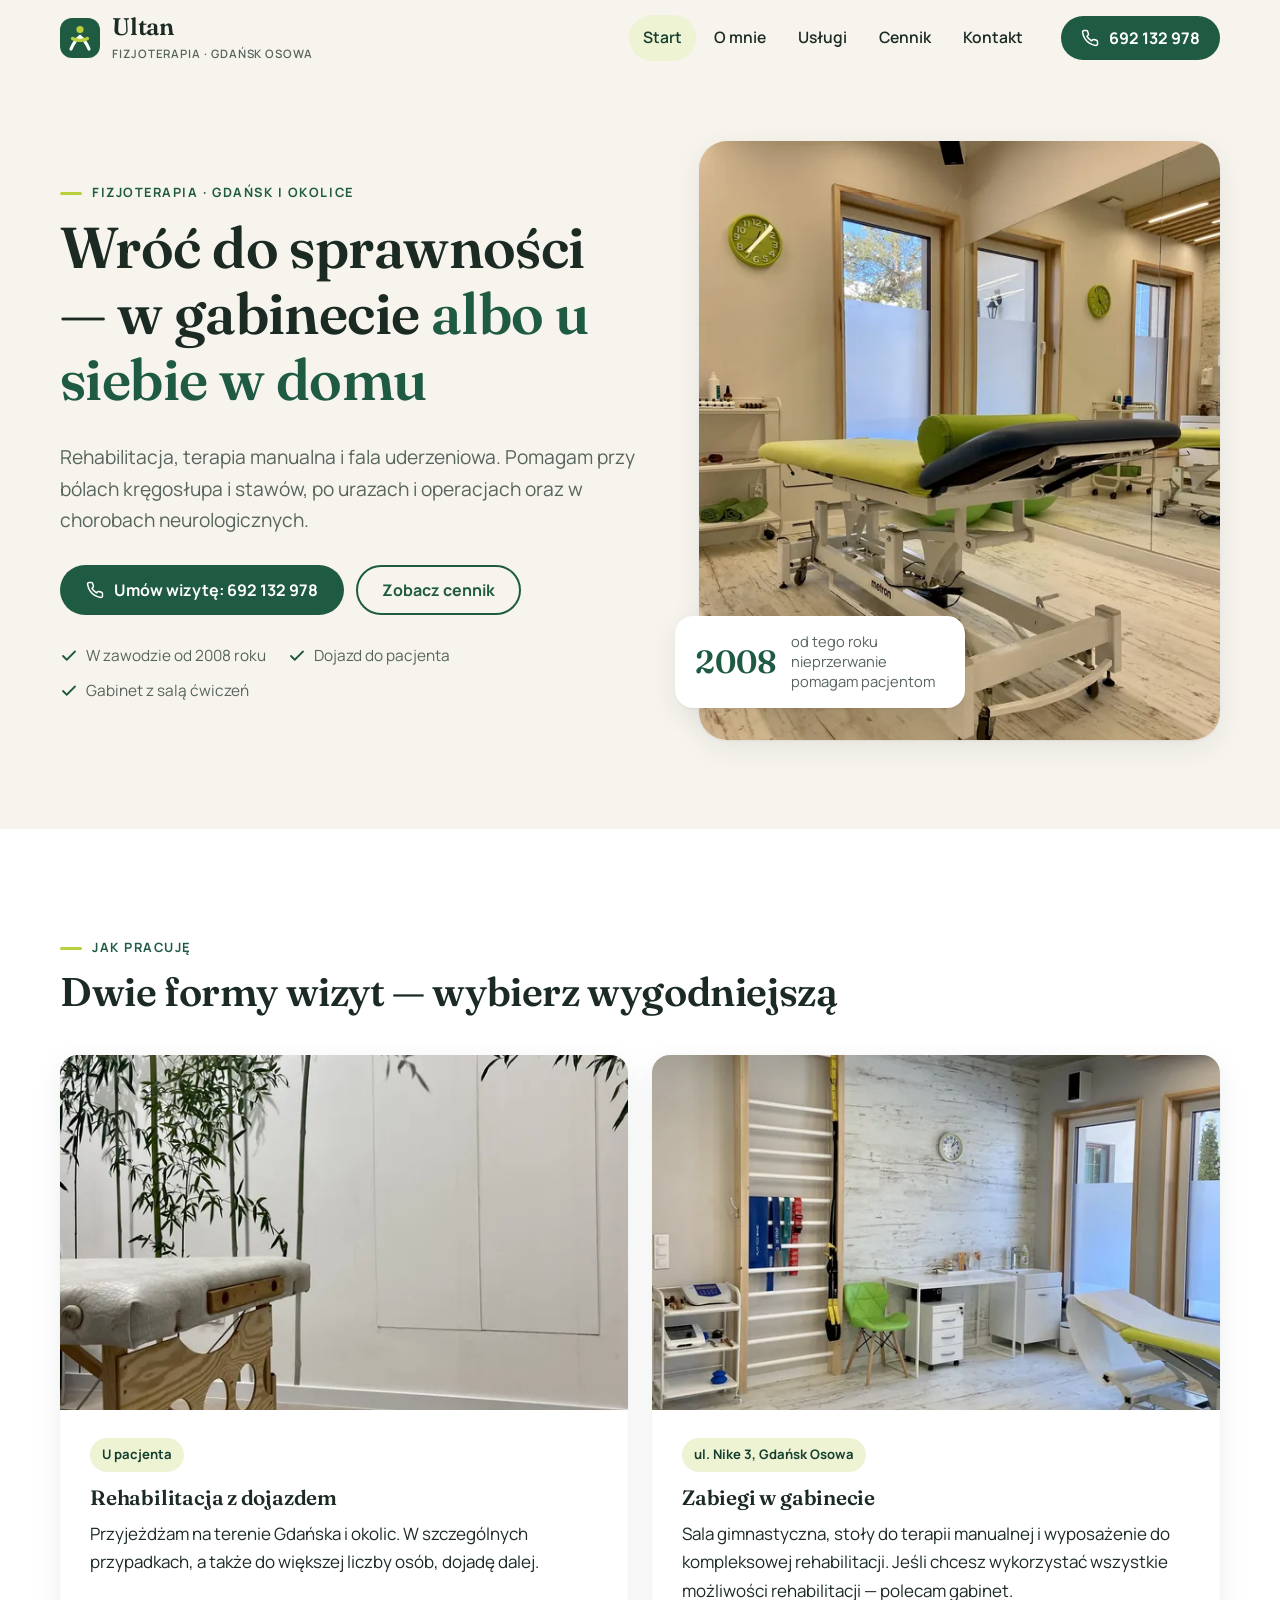
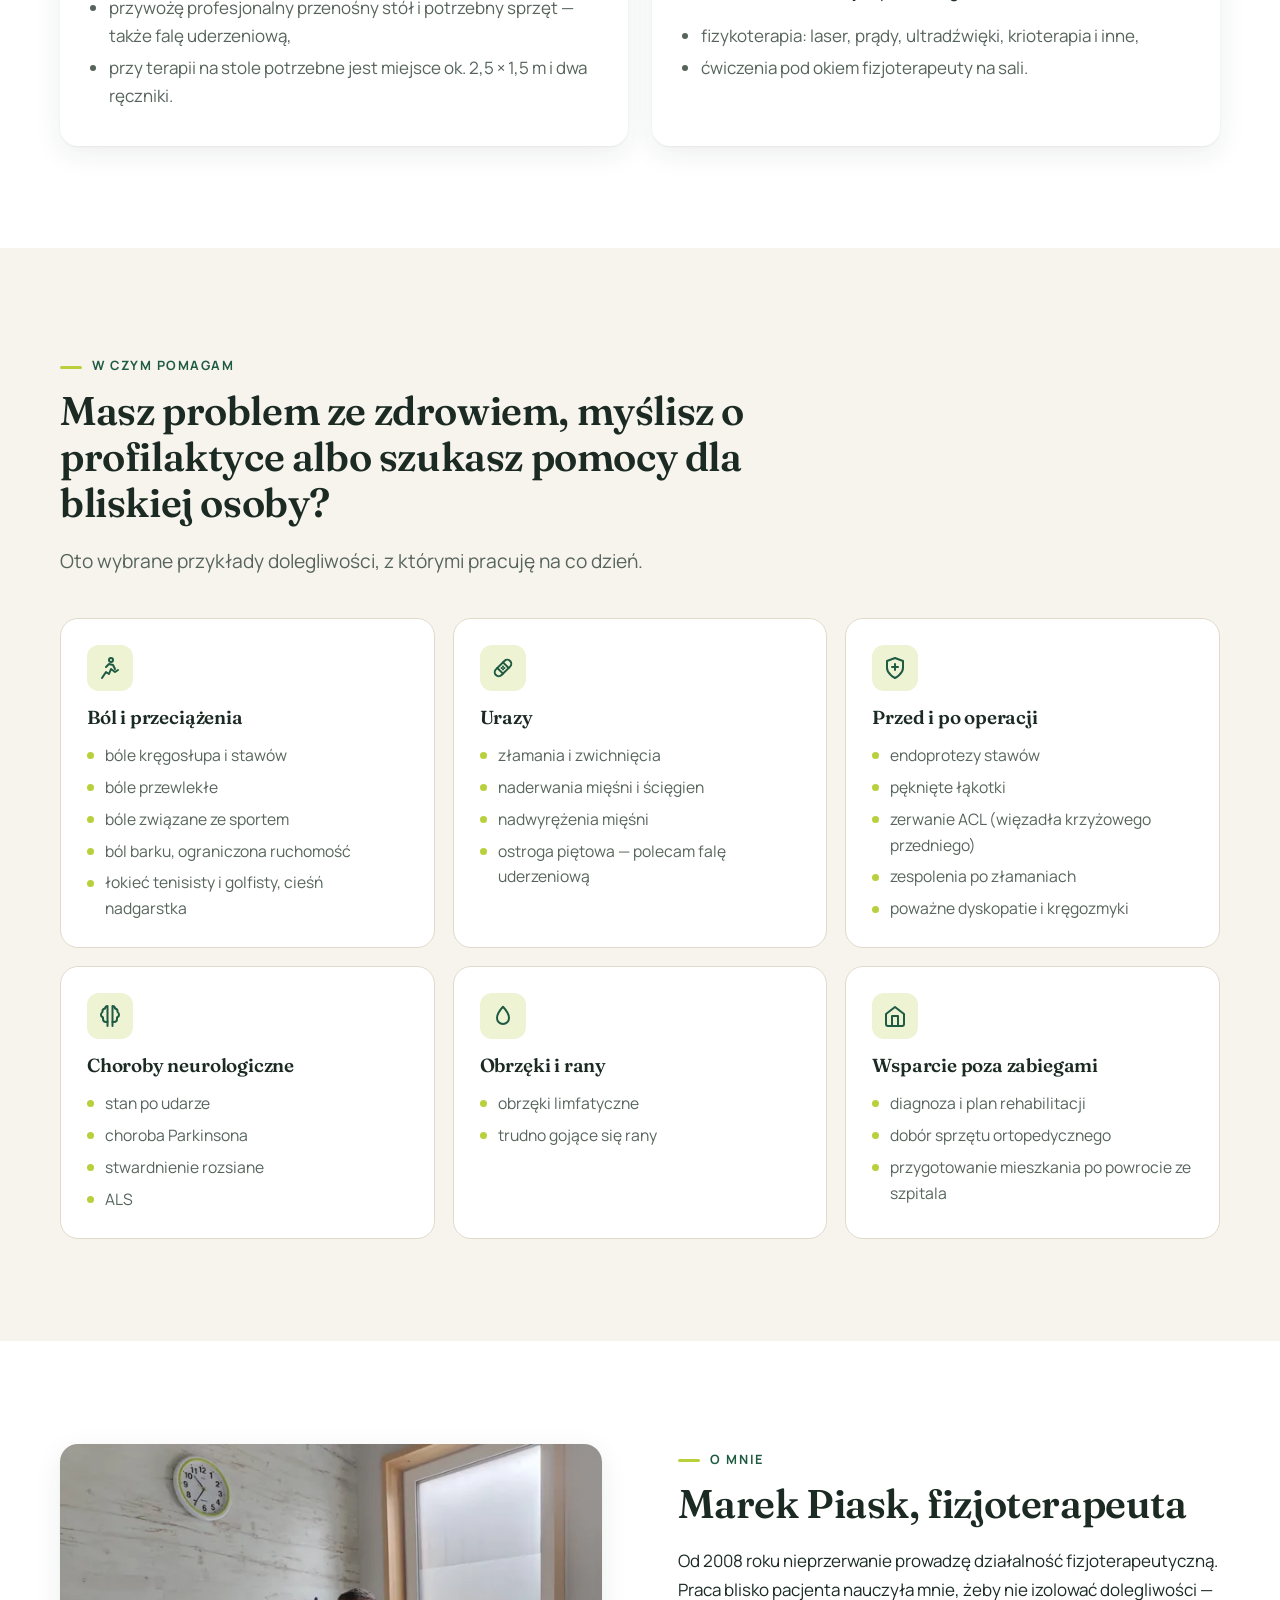
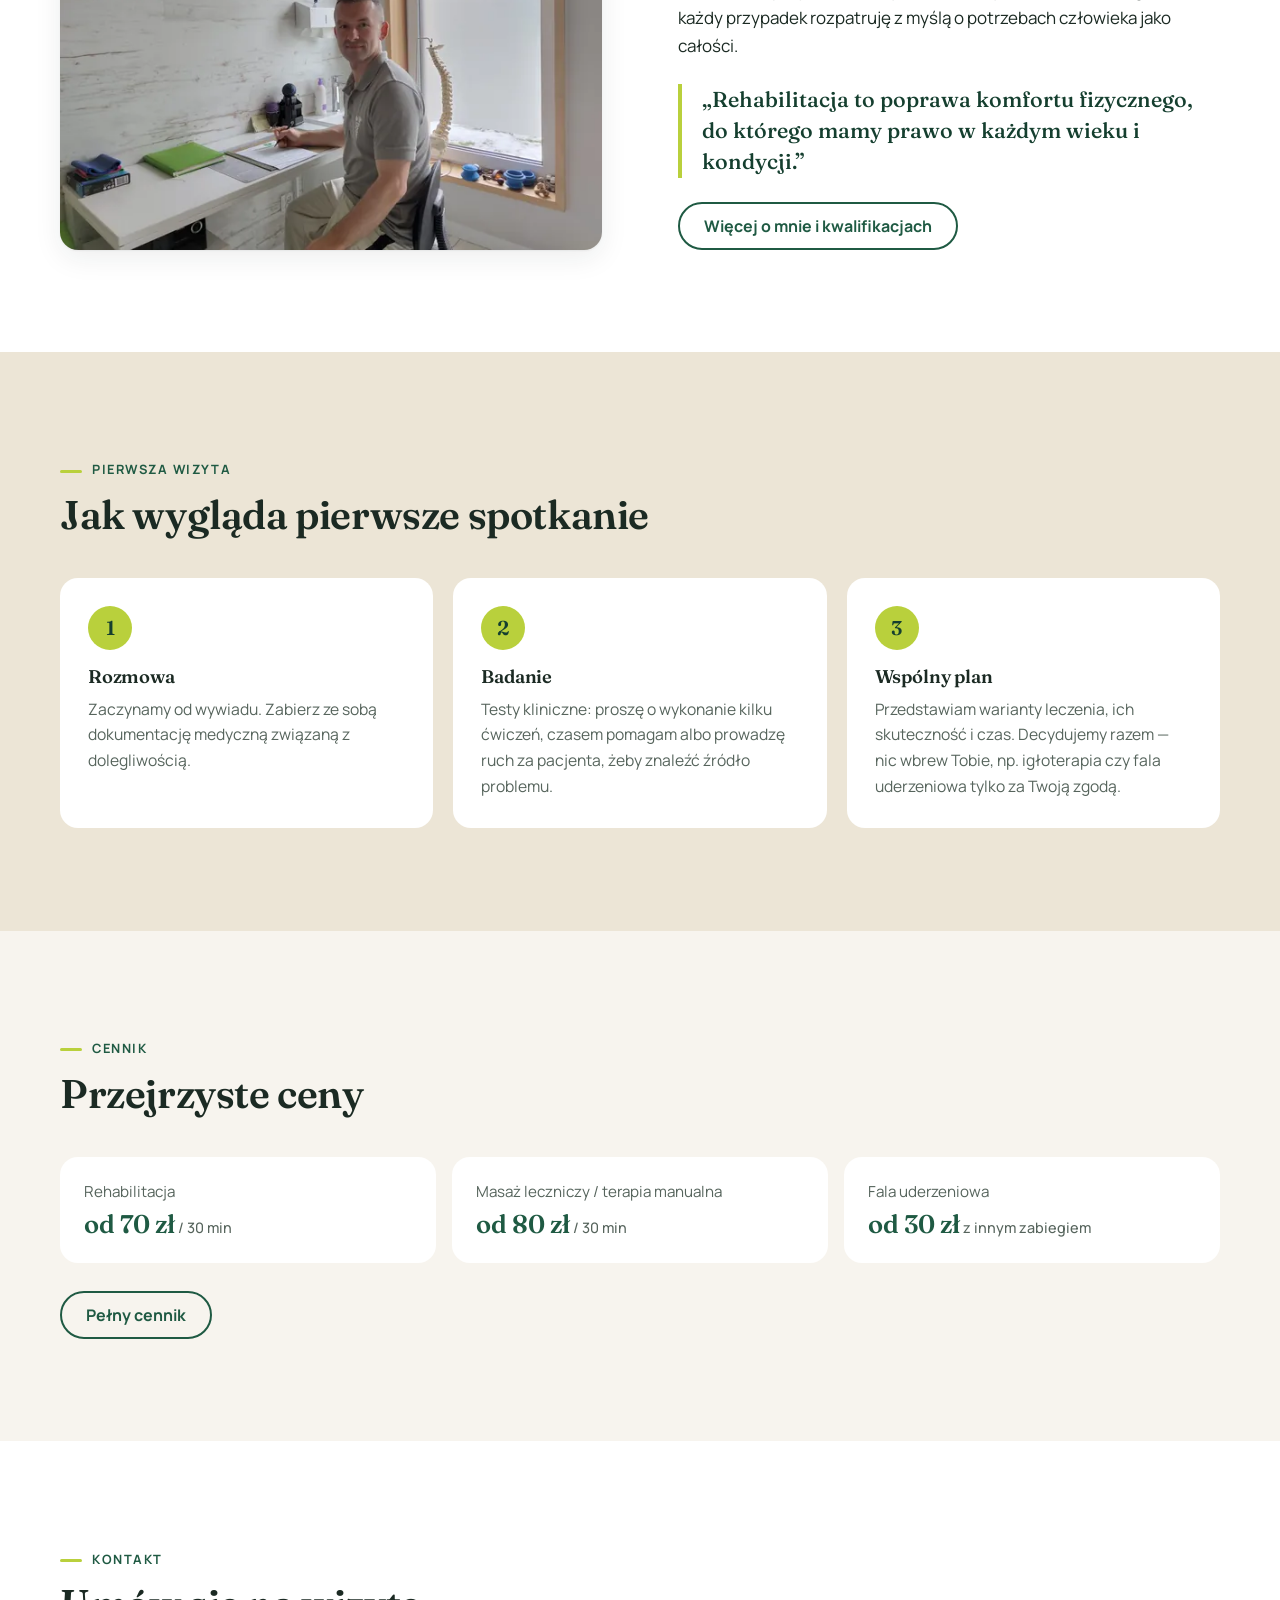
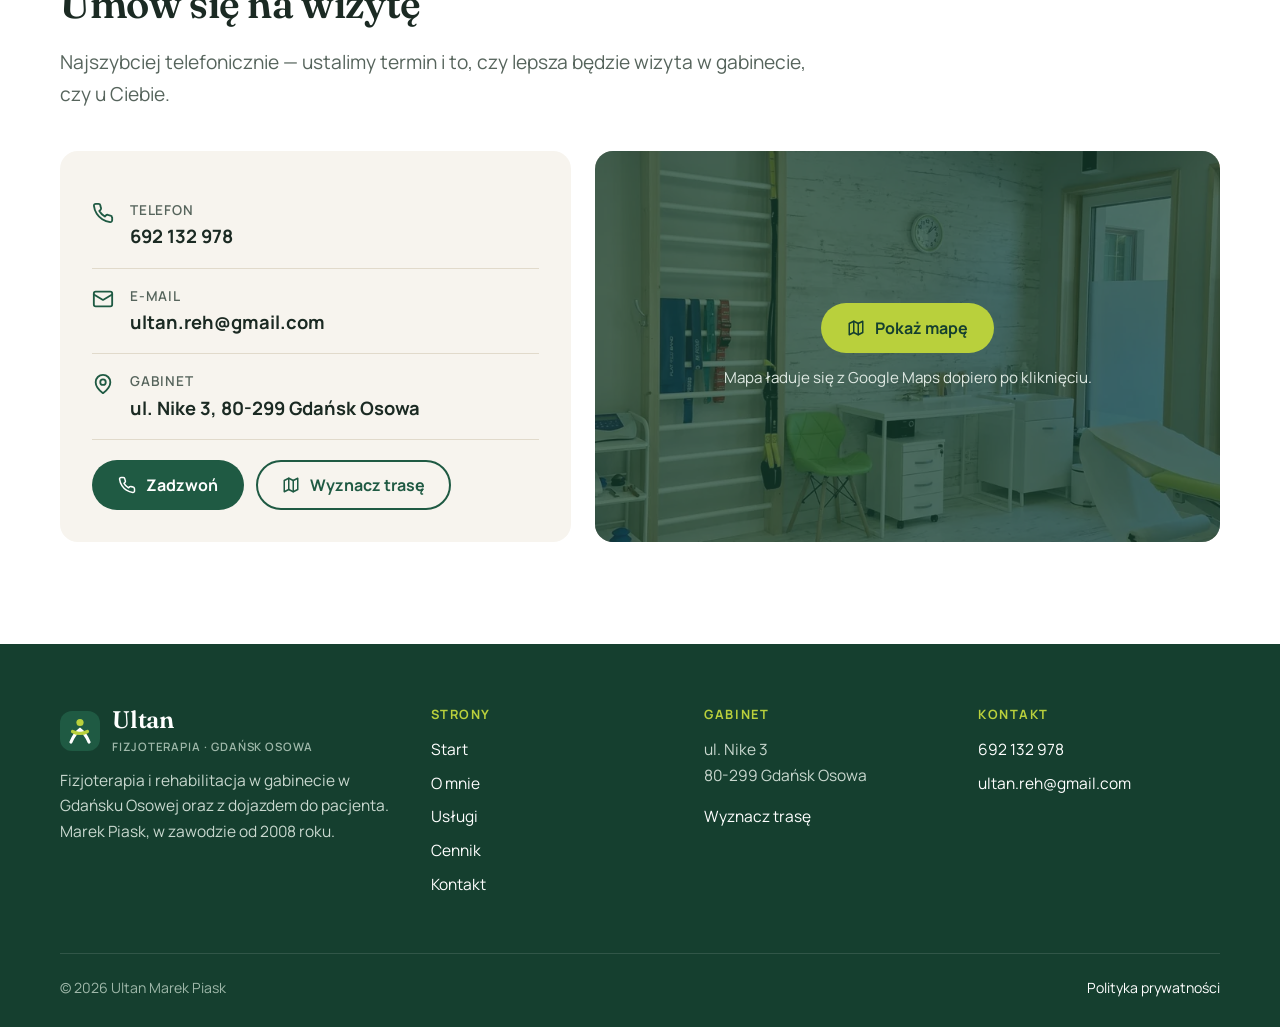
==== index.html @ 19636a0c "Propozycja nowej strony ultan.pl (statyczny HTML) Treść przeniesiona ze starego WordPressa, nowy wyg" ====
<!doctype html>
<html lang="pl">
<head>
<meta charset="utf-8">
<meta name="viewport" content="width=device-width, initial-scale=1">
<title>Fizjoterapia i rehabilitacja Gdańsk Osowa — Ultan, Marek Piask</title>
<meta name="description" content="Rehabilitacja w gabinecie w Gdańsku Osowej i z dojazdem do pacjenta. Terapia manualna, fala uderzeniowa, rehabilitacja po urazach, operacjach i w chorobach neurologicznych. Tel. 692 132 978.">
<link rel="canonical" href="https://ultan.pl/">
<meta property="og:type" content="website">
<meta property="og:locale" content="pl_PL">
<meta property="og:title" content="Fizjoterapia i rehabilitacja Gdańsk Osowa — Ultan, Marek Piask">
<meta property="og:description" content="Rehabilitacja w gabinecie w Gdańsku Osowej i z dojazdem do pacjenta. Terapia manualna, fala uderzeniowa, rehabilitacja po urazach, operacjach i w chorobach neurologicznych. Tel. 692 132 978.">
<meta property="og:url" content="https://ultan.pl/">
<meta property="og:image" content="https://ultan.pl/assets/img/gabinet-szeroki-1920.webp">
<meta name="theme-color" content="#1f5a43">
<link rel="icon" href="favicon.svg" type="image/svg+xml">
<link rel="preload" href="assets/fonts/fraunces-latin.woff2" as="font" type="font/woff2" crossorigin>
<link rel="preload" href="assets/fonts/manrope-latin.woff2" as="font" type="font/woff2" crossorigin>
<link rel="stylesheet" href="assets/css/styl.css">
<script type="application/ld+json">
{
  "@context": "https://schema.org",
  "@type": "Physiotherapy",
  "name": "Ultan — fizjoterapia Marek Piask",
  "url": "https://ultan.pl/",
  "image": "https://ultan.pl/assets/img/gabinet-stol-1200.webp",
  "telephone": "+48 692 132 978",
  "email": "ultan.reh@gmail.com",
  "founder": { "@type": "Person", "name": "Marek Piask", "jobTitle": "Fizjoterapeuta" },
  "address": {
    "@type": "PostalAddress",
    "streetAddress": "ul. Nike 3",
    "postalCode": "80-299",
    "addressLocality": "Gdańsk",
    "addressRegion": "pomorskie",
    "addressCountry": "PL"
  },
  "areaServed": "Gdańsk i okolice",
  "priceRange": "70–150 zł"
}
</script>
</head>
<body>
<a class="skip" href="#tresc">Przejdź do treści</a>
<header class="site-header">
  <div class="wrap site-header__in">
    <a class="logo" href="./" aria-label="Ultan — strona główna"><svg class="logo__mark" viewBox="0 0 40 40" aria-hidden="true"><rect width="40" height="40" rx="12" fill="#1f5a43"/><circle cx="20" cy="11.5" r="3.6" fill="#b9d03c"/><path d="M11 31c2.5-6 5.5-10 9-12.5 3.5 2.5 6.5 6.5 9 12.5" fill="none" stroke="#fff" stroke-width="3.2" stroke-linecap="round"/><path d="M12.5 20.5c2.6 1.4 5.1 2 7.5 2s4.9-.6 7.5-2" fill="none" stroke="#b9d03c" stroke-width="3.2" stroke-linecap="round"/></svg><span><span class="logo__name">Ultan</span><span class="logo__sub">Fizjoterapia · Gdańsk Osowa</span></span></a>
    <nav class="nav" id="menu" aria-label="Menu główne"><ul><li><a href="" aria-current="page">Start</a></li><li><a href="o-mnie/">O mnie</a></li><li><a href="uslugi/">Usługi</a></li><li><a href="cennik/">Cennik</a></li><li><a href="kontakt/">Kontakt</a></li></ul></nav>
    <a class="btn btn--primary header-call" href="tel:+48692132978"><svg viewBox="0 0 24 24" fill="none" stroke="currentColor" stroke-width="2" stroke-linecap="round" stroke-linejoin="round" aria-hidden="true"><path d="M22 16.9v3a2 2 0 0 1-2.2 2 19.8 19.8 0 0 1-8.6-3.1 19.5 19.5 0 0 1-6-6A19.8 19.8 0 0 1 2.1 4.2 2 2 0 0 1 4.1 2h3a2 2 0 0 1 2 1.7c.1.9.4 1.8.7 2.7a2 2 0 0 1-.5 2.1L8 9.8a16 16 0 0 0 6 6l1.3-1.3a2 2 0 0 1 2.1-.4c.9.3 1.8.6 2.7.7a2 2 0 0 1 1.7 2z"/></svg>692 132 978</a>
    <button class="menu-toggle" type="button" aria-controls="menu" aria-expanded="false" aria-label="Otwórz menu"><svg viewBox="0 0 24 24" fill="none" stroke="currentColor" stroke-width="2" stroke-linecap="round" aria-hidden="true"><path d="M3 6h18M3 12h18M3 18h18"/></svg></button>
  </div>
</header>
<main id="tresc">
<section class="hero">
  <div class="wrap hero__grid">
    <div>
      <span class="eyebrow">Fizjoterapia · Gdańsk i okolice</span>
      <h1>Wróć do sprawności — w gabinecie <em>albo u siebie w domu</em></h1>
      <p class="lead">Rehabilitacja, terapia manualna i fala uderzeniowa. Pomagam przy bólach kręgosłupa i stawów, po urazach i operacjach oraz w chorobach neurologicznych.</p>
      <div class="btn-row">
        <a class="btn btn--primary" href="tel:+48692132978"><svg viewBox="0 0 24 24" fill="none" stroke="currentColor" stroke-width="2" stroke-linecap="round" stroke-linejoin="round" aria-hidden="true"><path d="M22 16.9v3a2 2 0 0 1-2.2 2 19.8 19.8 0 0 1-8.6-3.1 19.5 19.5 0 0 1-6-6A19.8 19.8 0 0 1 2.1 4.2 2 2 0 0 1 4.1 2h3a2 2 0 0 1 2 1.7c.1.9.4 1.8.7 2.7a2 2 0 0 1-.5 2.1L8 9.8a16 16 0 0 0 6 6l1.3-1.3a2 2 0 0 1 2.1-.4c.9.3 1.8.6 2.7.7a2 2 0 0 1 1.7 2z"/></svg>Umów wizytę: 692 132 978</a>
        <a class="btn btn--ghost" href="cennik/">Zobacz cennik</a>
      </div>
      <ul class="facts">
        <li><svg viewBox="0 0 24 24" fill="none" stroke="currentColor" stroke-width="2.4" stroke-linecap="round" stroke-linejoin="round" aria-hidden="true"><path d="M20 6 9 17l-5-5"/></svg>W zawodzie od 2008 roku</li>
        <li><svg viewBox="0 0 24 24" fill="none" stroke="currentColor" stroke-width="2.4" stroke-linecap="round" stroke-linejoin="round" aria-hidden="true"><path d="M20 6 9 17l-5-5"/></svg>Dojazd do pacjenta</li>
        <li><svg viewBox="0 0 24 24" fill="none" stroke="currentColor" stroke-width="2.4" stroke-linecap="round" stroke-linejoin="round" aria-hidden="true"><path d="M20 6 9 17l-5-5"/></svg>Gabinet z salą ćwiczeń</li>
      </ul>
    </div>
    <div class="hero__media">
      <img src="assets/img/gabinet-stol-1200.webp" srcset="assets/img/gabinet-stol-600.webp 600w, assets/img/gabinet-stol-1200.webp 1200w" sizes="(max-width: 900px) 100vw, 520px" width="1200" height="1600" alt="Gabinet Ultan w Gdańsku Osowej — stół do terapii manualnej" fetchpriority="high">
      <div class="hero__badge"><strong>2008</strong><span>od tego roku nieprzerwanie pomagam pacjentom</span></div>
    </div>
  </div>
</section>

<section class="section section--white" id="wizyty">
  <div class="wrap">
    <div class="section__head">
      <span class="eyebrow">Jak pracuję</span>
      <h2>Dwie formy wizyt — wybierz wygodniejszą</h2>
    </div>
    <div class="duo">
      <article class="visit">
        <img src="assets/img/stol-przenosny-1200.webp" srcset="assets/img/stol-przenosny-600.webp 600w, assets/img/stol-przenosny-1200.webp 1200w" sizes="(max-width: 800px) 100vw, 560px" width="1200" height="1600" alt="Przenośny stół do rehabilitacji" loading="lazy">
        <div class="visit__body">
          <span class="visit__tag">U pacjenta</span>
          <h3>Rehabilitacja z dojazdem</h3>
          <p>Przyjeżdżam na terenie Gdańska i okolic. W szczególnych przypadkach, a także do większej liczby osób, dojadę dalej.</p>
          <ul>
            <li>przywożę profesjonalny przenośny stół i potrzebny sprzęt — także falę uderzeniową,</li>
            <li>przy terapii na stole potrzebne jest miejsce ok. 2,5 × 1,5 m i dwa ręczniki.</li>
          </ul>
        </div>
      </article>
      <article class="visit">
        <img src="assets/img/gabinet-sala-1200.webp" srcset="assets/img/gabinet-sala-600.webp 600w, assets/img/gabinet-sala-1200.webp 1200w" sizes="(max-width: 800px) 100vw, 560px" width="1200" height="1600" alt="Sala ćwiczeń w gabinecie Ultan" loading="lazy">
        <div class="visit__body">
          <span class="visit__tag">ul. Nike 3, Gdańsk Osowa</span>
          <h3>Zabiegi w gabinecie</h3>
          <p>Sala gimnastyczna, stoły do terapii manualnej i wyposażenie do kompleksowej rehabilitacji. Jeśli chcesz wykorzystać wszystkie możliwości rehabilitacji — polecam gabinet.</p>
          <ul>
            <li>fizykoterapia: laser, prądy, ultradźwięki, krioterapia i inne,</li>
            <li>ćwiczenia pod okiem fizjoterapeuty na sali.</li>
          </ul>
        </div>
      </article>
    </div>
  </div>
</section>

<section class="section" id="pomoc">
  <div class="wrap">
    <div class="section__head">
      <span class="eyebrow">W czym pomagam</span>
      <h2>Masz problem ze zdrowiem, myślisz o profilaktyce albo szukasz pomocy dla bliskiej osoby?</h2>
      <p class="lead">Oto wybrane przykłady dolegliwości, z którymi pracuję na co dzień.</p>
    </div>
    <div class="cards">
      <div class="card">
        <div class="card__icon"><svg viewBox="0 0 24 24" fill="none" stroke="currentColor" stroke-width="2" stroke-linecap="round" stroke-linejoin="round" aria-hidden="true"><circle cx="13" cy="4" r="2"/><path d="m4 22 4-6 3 2 2-5 4 3 3-2"/><path d="m8 11 3-3 4 1 2 4"/></svg></div>
        <h3>Ból i przeciążenia</h3>
        <ul>
          <li>bóle kręgosłupa i stawów</li>
          <li>bóle przewlekłe</li>
          <li>bóle związane ze sportem</li>
          <li>ból barku, ograniczona ruchomość</li>
          <li>łokieć tenisisty i golfisty, cieśń nadgarstka</li>
        </ul>
      </div>
      <div class="card">
        <div class="card__icon"><svg viewBox="0 0 24 24" fill="none" stroke="currentColor" stroke-width="2" stroke-linecap="round" stroke-linejoin="round" aria-hidden="true"><g transform="rotate(-45 12 12)"><rect x="2" y="8" width="20" height="8" rx="4"/><path d="M8 8v8M16 8v8"/><path d="M11 11h.01M13 13h.01M13 11h.01M11 13h.01"/></g></svg></div>
        <h3>Urazy</h3>
        <ul>
          <li>złamania i zwichnięcia</li>
          <li>naderwania mięśni i ścięgien</li>
          <li>nadwyrężenia mięśni</li>
          <li>ostroga piętowa — polecam falę uderzeniową</li>
        </ul>
      </div>
      <div class="card">
        <div class="card__icon"><svg viewBox="0 0 24 24" fill="none" stroke="currentColor" stroke-width="2" stroke-linecap="round" stroke-linejoin="round" aria-hidden="true"><path d="M12 22s8-4 8-10V5l-8-3-8 3v7c0 6 8 10 8 10z"/><path d="M12 8v6M9 11h6"/></svg></div>
        <h3>Przed i po operacji</h3>
        <ul>
          <li>endoprotezy stawów</li>
          <li>pęknięte łąkotki</li>
          <li>zerwanie ACL (więzadła krzyżowego przedniego)</li>
          <li>zespolenia po złamaniach</li>
          <li>poważne dyskopatie i kręgozmyki</li>
        </ul>
      </div>
      <div class="card">
        <div class="card__icon"><svg viewBox="0 0 24 24" fill="none" stroke="currentColor" stroke-width="2" stroke-linecap="round" stroke-linejoin="round" aria-hidden="true"><path d="M9.5 2A2.5 2.5 0 0 0 7 4.5v.1A3 3 0 0 0 4.5 8 3 3 0 0 0 3 10.5 3 3 0 0 0 5 13.4V15a3 3 0 0 0 3 3h1.5V2z"/><path d="M14.5 2A2.5 2.5 0 0 1 17 4.5v.1A3 3 0 0 1 19.5 8 3 3 0 0 1 21 10.5a3 3 0 0 1-2 2.9V15a3 3 0 0 1-3 3h-1.5V2z"/><path d="M9.5 18v4M14.5 18v4"/></svg></div>
        <h3>Choroby neurologiczne</h3>
        <ul>
          <li>stan po udarze</li>
          <li>choroba Parkinsona</li>
          <li>stwardnienie rozsiane</li>
          <li>ALS</li>
        </ul>
      </div>
      <div class="card">
        <div class="card__icon"><svg viewBox="0 0 24 24" fill="none" stroke="currentColor" stroke-width="2" stroke-linecap="round" stroke-linejoin="round" aria-hidden="true"><path d="M12 2.7s6 6.3 6 11.3a6 6 0 0 1-12 0c0-5 6-11.3 6-11.3z"/></svg></div>
        <h3>Obrzęki i rany</h3>
        <ul>
          <li>obrzęki limfatyczne</li>
          <li>trudno gojące się rany</li>
        </ul>
      </div>
      <div class="card">
        <div class="card__icon"><svg viewBox="0 0 24 24" fill="none" stroke="currentColor" stroke-width="2" stroke-linecap="round" stroke-linejoin="round" aria-hidden="true"><path d="m3 10 9-7 9 7v10a2 2 0 0 1-2 2H5a2 2 0 0 1-2-2z"/><path d="M9 22V12h6v10"/></svg></div>
        <h3>Wsparcie poza zabiegami</h3>
        <ul>
          <li>diagnoza i plan rehabilitacji</li>
          <li>dobór sprzętu ortopedycznego</li>
          <li>przygotowanie mieszkania po powrocie ze szpitala</li>
        </ul>
      </div>
    </div>
  </div>
</section>

<section class="section section--white">
  <div class="wrap split">
    <div class="split__media">
      <img src="assets/img/marek-piask-1200.webp" srcset="assets/img/marek-piask-600.webp 600w, assets/img/marek-piask-1200.webp 1200w" sizes="(max-width: 860px) 100vw, 540px" width="1200" height="900" alt="Marek Piask, fizjoterapeuta, w gabinecie Ultan" loading="lazy">
    </div>
    <div>
      <span class="eyebrow">O mnie</span>
      <h2>Marek Piask, fizjoterapeuta</h2>
      <p>Od 2008 roku nieprzerwanie prowadzę działalność fizjoterapeutyczną. Praca blisko pacjenta nauczyła mnie, żeby nie izolować dolegliwości — każdy przypadek rozpatruję z myślą o potrzebach człowieka jako całości.</p>
      <p class="quote">„Rehabilitacja to poprawa komfortu fizycznego, do którego mamy prawo w każdym wieku i kondycji.”</p>
      <a class="btn btn--ghost" href="o-mnie/">Więcej o mnie i kwalifikacjach</a>
    </div>
  </div>
</section>

<section class="section section--sand" id="pierwsza-wizyta">
  <div class="wrap">
    <div class="section__head">
      <span class="eyebrow">Pierwsza wizyta</span>
      <h2>Jak wygląda pierwsze spotkanie</h2>
    </div>
    <ol class="steps">
      <li><h3>Rozmowa</h3><p>Zaczynamy od wywiadu. Zabierz ze sobą dokumentację medyczną związaną z dolegliwością.</p></li>
      <li><h3>Badanie</h3><p>Testy kliniczne: proszę o wykonanie kilku ćwiczeń, czasem pomagam albo prowadzę ruch za pacjenta, żeby znaleźć źródło problemu.</p></li>
      <li><h3>Wspólny plan</h3><p>Przedstawiam warianty leczenia, ich skuteczność i czas. Decydujemy razem — nic wbrew Tobie, np. igłoterapia czy fala uderzeniowa tylko za Twoją zgodą.</p></li>
    </ol>
  </div>
</section>

<section class="section">
  <div class="wrap">
    <div class="section__head">
      <span class="eyebrow">Cennik</span>
      <h2>Przejrzyste ceny</h2>
    </div>
    <div class="mini-prices">
      <div><span>Rehabilitacja</span><strong>od 70 zł</strong> <small>/ 30 min</small></div>
      <div><span>Masaż leczniczy / terapia manualna</span><strong>od 80 zł</strong> <small>/ 30 min</small></div>
      <div><span>Fala uderzeniowa</span><strong>od 30 zł</strong> <small>z innym zabiegiem</small></div>
    </div>
    <a class="btn btn--ghost" href="cennik/">Pełny cennik</a>
  </div>
</section>

<section class="section section--white" id="dojazd">
  <div class="wrap">
    <div class="section__head">
      <span class="eyebrow">Kontakt</span>
      <h2>Umów się na wizytę</h2>
      <p class="lead">Najszybciej telefonicznie — ustalimy termin i to, czy lepsza będzie wizyta w gabinecie, czy u Ciebie.</p>
    </div>
    <div class="contact">
      <div class="contact__box" style="background:var(--paper)">
        <div class="contact__row"><svg viewBox="0 0 24 24" fill="none" stroke="currentColor" stroke-width="2" stroke-linecap="round" stroke-linejoin="round" aria-hidden="true"><path d="M22 16.9v3a2 2 0 0 1-2.2 2 19.8 19.8 0 0 1-8.6-3.1 19.5 19.5 0 0 1-6-6A19.8 19.8 0 0 1 2.1 4.2 2 2 0 0 1 4.1 2h3a2 2 0 0 1 2 1.7c.1.9.4 1.8.7 2.7a2 2 0 0 1-.5 2.1L8 9.8a16 16 0 0 0 6 6l1.3-1.3a2 2 0 0 1 2.1-.4c.9.3 1.8.6 2.7.7a2 2 0 0 1 1.7 2z"/></svg><div><span>Telefon</span><a href="tel:+48692132978">692 132 978</a></div></div>
        <div class="contact__row"><svg viewBox="0 0 24 24" fill="none" stroke="currentColor" stroke-width="2" stroke-linecap="round" stroke-linejoin="round" aria-hidden="true"><rect x="2" y="4" width="20" height="16" rx="2"/><path d="m22 7-10 6L2 7"/></svg><div><span>E-mail</span><a href="mailto:ultan.reh@gmail.com">ultan.reh@gmail.com</a></div></div>
        <div class="contact__row"><svg viewBox="0 0 24 24" fill="none" stroke="currentColor" stroke-width="2" stroke-linecap="round" stroke-linejoin="round" aria-hidden="true"><path d="M20 10c0 6-8 12-8 12s-8-6-8-12a8 8 0 0 1 16 0z"/><circle cx="12" cy="10" r="3"/></svg><div><span>Gabinet</span><p>ul. Nike 3, 80-299 Gdańsk Osowa</p></div></div>
        <div class="btn-row">
          <a class="btn btn--primary" href="tel:+48692132978"><svg viewBox="0 0 24 24" fill="none" stroke="currentColor" stroke-width="2" stroke-linecap="round" stroke-linejoin="round" aria-hidden="true"><path d="M22 16.9v3a2 2 0 0 1-2.2 2 19.8 19.8 0 0 1-8.6-3.1 19.5 19.5 0 0 1-6-6A19.8 19.8 0 0 1 2.1 4.2 2 2 0 0 1 4.1 2h3a2 2 0 0 1 2 1.7c.1.9.4 1.8.7 2.7a2 2 0 0 1-.5 2.1L8 9.8a16 16 0 0 0 6 6l1.3-1.3a2 2 0 0 1 2.1-.4c.9.3 1.8.6 2.7.7a2 2 0 0 1 1.7 2z"/></svg>Zadzwoń</a>
          <a class="btn btn--ghost" href="https://www.google.com/maps/dir/?api=1&amp;destination=ul.+Nike+3,+80-299+Gda%C5%84sk" rel="noopener"><svg viewBox="0 0 24 24" fill="none" stroke="currentColor" stroke-width="2" stroke-linecap="round" stroke-linejoin="round" aria-hidden="true"><path d="m3 6 6-3 6 3 6-3v15l-6 3-6-3-6 3z"/><path d="M9 3v15M15 6v15"/></svg>Wyznacz trasę</a>
        </div>
      </div>
      <div class="map" data-map="https://maps.google.com/maps?q=ul.%20Nike%203%2C%2080-299%20Gda%C5%84sk&amp;t=m&amp;z=15&amp;output=embed">
        <div class="map__consent">
          <div>
            <button class="btn btn--lime" type="button"><svg viewBox="0 0 24 24" fill="none" stroke="currentColor" stroke-width="2" stroke-linecap="round" stroke-linejoin="round" aria-hidden="true"><path d="m3 6 6-3 6 3 6-3v15l-6 3-6-3-6 3z"/><path d="M9 3v15M15 6v15"/></svg>Pokaż mapę</button>
            <p>Mapa ładuje się z Google Maps dopiero po kliknięciu.</p>
          </div>
        </div>
      </div>
    </div>
  </div>
</section>
</main>
<footer class="site-footer">
  <div class="wrap">
    <div class="footer-grid">
      <div>
        <a class="logo" href="./" aria-label="Ultan — strona główna"><svg class="logo__mark" viewBox="0 0 40 40" aria-hidden="true"><rect width="40" height="40" rx="12" fill="#1f5a43"/><circle cx="20" cy="11.5" r="3.6" fill="#b9d03c"/><path d="M11 31c2.5-6 5.5-10 9-12.5 3.5 2.5 6.5 6.5 9 12.5" fill="none" stroke="#fff" stroke-width="3.2" stroke-linecap="round"/><path d="M12.5 20.5c2.6 1.4 5.1 2 7.5 2s4.9-.6 7.5-2" fill="none" stroke="#b9d03c" stroke-width="3.2" stroke-linecap="round"/></svg><span><span class="logo__name">Ultan</span><span class="logo__sub">Fizjoterapia · Gdańsk Osowa</span></span></a>
        <p>Fizjoterapia i rehabilitacja w gabinecie w Gdańsku Osowej oraz z dojazdem do pacjenta. Marek Piask, w zawodzie od 2008 roku.</p>
      </div>
      <div>
        <h2>Strony</h2>
        <ul><li><a href="">Start</a></li><li><a href="o-mnie/">O mnie</a></li><li><a href="uslugi/">Usługi</a></li><li><a href="cennik/">Cennik</a></li><li><a href="kontakt/">Kontakt</a></li></ul>
      </div>
      <div>
        <h2>Gabinet</h2>
        <p>ul. Nike 3<br>80-299 Gdańsk Osowa</p>
        <p><a href="https://www.google.com/maps/dir/?api=1&amp;destination=ul.+Nike+3,+80-299+Gda%C5%84sk" rel="noopener">Wyznacz trasę</a></p>
      </div>
      <div>
        <h2>Kontakt</h2>
        <ul>
          <li><a href="tel:+48692132978">692 132 978</a></li>
          <li><a href="mailto:ultan.reh@gmail.com">ultan.reh@gmail.com</a></li>
        </ul>
      </div>
    </div>
    <div class="footer-bottom">
      <span>© <span data-year>2026</span> Ultan Marek Piask</span>
      <a href="polityka-prywatnosci/">Polityka prywatności</a>
    </div>
  </div>
</footer>
<a class="btn btn--lime callbar" href="tel:+48692132978"><svg viewBox="0 0 24 24" fill="none" stroke="currentColor" stroke-width="2" stroke-linecap="round" stroke-linejoin="round" aria-hidden="true"><path d="M22 16.9v3a2 2 0 0 1-2.2 2 19.8 19.8 0 0 1-8.6-3.1 19.5 19.5 0 0 1-6-6A19.8 19.8 0 0 1 2.1 4.2 2 2 0 0 1 4.1 2h3a2 2 0 0 1 2 1.7c.1.9.4 1.8.7 2.7a2 2 0 0 1-.5 2.1L8 9.8a16 16 0 0 0 6 6l1.3-1.3a2 2 0 0 1 2.1-.4c.9.3 1.8.6 2.7.7a2 2 0 0 1 1.7 2z"/></svg>Zadzwoń: 692 132 978</a>
<script src="assets/js/strona.js" defer></script>
</body>
</html>
---- assets/css/styl.css ----
/* Ultan — fizjoterapia Gdańsk. Jeden arkusz dla całej strony. */

@font-face { font-family: "Fraunces"; font-style: normal; font-weight: 500 700; font-display: swap;
  src: url("../fonts/fraunces-latin-ext.woff2") format("woff2");
  unicode-range: U+0100-02BA, U+02BD-02C5, U+02C7-02CC, U+02CE-02D7, U+02DD-02FF, U+0304, U+0308, U+0329, U+1D00-1DBF, U+1E00-1E9F, U+1EF2-1EFF, U+2020, U+20A0-20AB, U+20AD-20C4, U+2113, U+2C60-2C7F, U+A720-A7FF; }
@font-face { font-family: "Fraunces"; font-style: normal; font-weight: 500 700; font-display: swap;
  src: url("../fonts/fraunces-latin.woff2") format("woff2");
  unicode-range: U+0000-00FF, U+0131, U+0152-0153, U+02BB-02BC, U+02C6, U+02DA, U+02DC, U+0304, U+0308, U+0329, U+2000-206F, U+20AC, U+2122, U+2191, U+2193, U+2212, U+2215, U+FEFF, U+FFFD; }
@font-face { font-family: "Manrope"; font-style: normal; font-weight: 400 700; font-display: swap;
  src: url("../fonts/manrope-latin-ext.woff2") format("woff2");
  unicode-range: U+0100-02BA, U+02BD-02C5, U+02C7-02CC, U+02CE-02D7, U+02DD-02FF, U+0304, U+0308, U+0329, U+1D00-1DBF, U+1E00-1E9F, U+1EF2-1EFF, U+2020, U+20A0-20AB, U+20AD-20C4, U+2113, U+2C60-2C7F, U+A720-A7FF; }
@font-face { font-family: "Manrope"; font-style: normal; font-weight: 400 700; font-display: swap;
  src: url("../fonts/manrope-latin.woff2") format("woff2");
  unicode-range: U+0000-00FF, U+0131, U+0152-0153, U+02BB-02BC, U+02C6, U+02DA, U+02DC, U+0304, U+0308, U+0329, U+2000-206F, U+20AC, U+2122, U+2191, U+2193, U+2212, U+2215, U+FEFF, U+FFFD; }

:root {
  --paper: #f7f4ee;
  --surface: #ffffff;
  --sand: #ece5d6;
  --line: #e1dacb;
  --ink: #1b2a23;
  --muted: #56645c;
  --green: #1f5a43;
  --green-dark: #153f2f;
  --lime: #b9d03c;
  --lime-soft: #eef3d4;
  --radius: 18px;
  --radius-sm: 10px;
  --shadow: 0 1px 2px rgba(27, 42, 35, .06), 0 8px 28px rgba(27, 42, 35, .08);
  --wrap: 1160px;
  --serif: "Fraunces", Georgia, "Times New Roman", serif;
  --sans: "Manrope", system-ui, -apple-system, "Segoe UI", Roboto, sans-serif;
}

*, *::before, *::after { box-sizing: border-box; }
html { -webkit-text-size-adjust: 100%; scroll-behavior: smooth; scroll-padding-top: 96px; }
body {
  margin: 0; background: var(--paper); color: var(--ink);
  font: 400 1.0625rem/1.65 var(--sans);
  -webkit-font-smoothing: antialiased;
}
img { display: block; max-width: 100%; height: auto; }
a { color: var(--green); text-underline-offset: 3px; }
a:hover { color: var(--green-dark); }
:focus-visible { outline: 3px solid var(--lime); outline-offset: 3px; border-radius: 4px; }

h1, h2, h3 { font-family: var(--serif); font-weight: 600; line-height: 1.15; letter-spacing: -.01em; margin: 0 0 .5em; color: var(--ink); }
h1 { font-size: clamp(2.1rem, 4.6vw, 3.6rem); }
h2 { font-size: clamp(1.7rem, 3.2vw, 2.5rem); }
h3 { font-size: 1.3rem; }
p { margin: 0 0 1em; }
.lead { font-size: 1.2rem; color: var(--muted); max-width: 40em; }
.eyebrow {
  display: inline-block; font: 700 .8rem/1 var(--sans); letter-spacing: .12em; text-transform: uppercase;
  color: var(--green); margin-bottom: 1rem;
}
.eyebrow::before { content: ""; display: inline-block; width: 22px; height: 3px; background: var(--lime); vertical-align: middle; margin-right: 10px; border-radius: 2px; }

.wrap { width: min(100% - 32px, var(--wrap)); margin-inline: auto; }
.section { padding: clamp(56px, 8vw, 104px) 0; }
.section--white { background: var(--surface); }
.section--sand { background: var(--sand); }
.section__head { max-width: 46em; margin-bottom: 40px; }
.skip { position: absolute; left: -9999px; }
.skip:focus { left: 16px; top: 16px; z-index: 100; background: var(--surface); padding: 8px 14px; }

/* Przyciski */
.btn {
  display: inline-flex; align-items: center; gap: 10px; padding: 14px 24px; border-radius: 999px;
  font: 700 1rem/1 var(--sans); text-decoration: none; border: 2px solid transparent; cursor: pointer;
  transition: background .15s, color .15s, border-color .15s, transform .15s;
}
.btn:hover { transform: translateY(-1px); }
.btn svg { width: 18px; height: 18px; flex: none; }
.btn--primary { background: var(--green); color: #fff; }
.btn--primary:hover { background: var(--green-dark); color: #fff; }
.btn--lime { background: var(--lime); color: var(--green-dark); }
.btn--lime:hover { background: #a9c02c; color: var(--green-dark); }
.btn--ghost { border-color: var(--green); color: var(--green); background: transparent; }
.btn--ghost:hover { background: var(--green); color: #fff; }
.btn-row { display: flex; flex-wrap: wrap; gap: 12px; }

/* Nagłówek */
.site-header { position: sticky; top: 0; z-index: 50; background: rgba(247, 244, 238, .92); backdrop-filter: blur(10px); border-bottom: 1px solid transparent; transition: border-color .2s; }
.site-header.is-scrolled { border-bottom-color: var(--line); }
.site-header__in { display: flex; align-items: center; gap: 24px; height: 76px; }
.logo { display: flex; align-items: center; gap: 12px; text-decoration: none; color: var(--ink); margin-right: auto; }
.logo__mark { width: 40px; height: 40px; flex: none; }
.logo__name { font: 600 1.5rem/1 var(--serif); letter-spacing: -.01em; }
.logo__sub { display: block; font: 600 .72rem/1.2 var(--sans); letter-spacing: .08em; text-transform: uppercase; color: var(--muted); margin-top: 4px; }
.nav ul { display: flex; gap: 4px; list-style: none; margin: 0; padding: 0; }
.nav a { display: block; padding: 10px 14px; border-radius: 999px; color: var(--ink); text-decoration: none; font-weight: 600; font-size: .98rem; }
.nav a:hover { background: var(--sand); }
.nav a[aria-current="page"] { background: var(--lime-soft); color: var(--green-dark); }
.header-call { padding: 11px 18px; }
.menu-toggle { display: none; background: none; border: 0; padding: 10px; margin-right: -10px; cursor: pointer; color: var(--ink); }
.menu-toggle svg { width: 28px; height: 28px; }

@media (max-width: 900px) {
  .site-header__in { height: 66px; }
  .header-call { display: none; }
  .menu-toggle { display: block; }
  .nav { position: fixed; inset: 66px 0 auto 0; background: var(--paper); border-bottom: 1px solid var(--line); padding: 8px 16px 20px; display: none; }
  .nav.is-open { display: block; }
  .nav ul { flex-direction: column; }
  .nav a { padding: 14px 12px; font-size: 1.1rem; border-radius: var(--radius-sm); }
}

/* Hero */
.hero { padding: clamp(28px, 5vw, 64px) 0 clamp(56px, 7vw, 96px); }
.hero__grid { display: grid; grid-template-columns: 1.05fr .95fr; gap: clamp(28px, 5vw, 72px); align-items: center; }
.hero h1 em { font-style: normal; color: var(--green); }
.hero .lead { margin-bottom: 28px; }
.hero__media { position: relative; }
.hero__media img { border-radius: 28px; aspect-ratio: 4 / 4.6; object-fit: cover; width: 100%; box-shadow: var(--shadow); }
.hero__badge {
  position: absolute; left: -24px; bottom: 32px; background: var(--surface); border-radius: var(--radius);
  padding: 16px 20px; box-shadow: var(--shadow); display: flex; gap: 14px; align-items: center; max-width: 290px;
}
.hero__badge strong { font: 600 2rem/1 var(--serif); color: var(--green); }
.hero__badge span { font-size: .92rem; line-height: 1.35; color: var(--muted); }
.facts { display: flex; flex-wrap: wrap; gap: 10px 22px; margin: 28px 0 0; padding: 0; list-style: none; color: var(--muted); font-size: .96rem; }
.facts li { display: flex; align-items: center; gap: 8px; }
.facts svg { width: 18px; height: 18px; color: var(--green); flex: none; }
@media (max-width: 900px) {
  .hero__grid { grid-template-columns: 1fr; }
  .hero__media { order: -1; }
  .hero__media img { aspect-ratio: 16 / 11; }
  .hero__badge { left: 12px; bottom: 12px; padding: 12px 16px; }
}

/* Dwie formy wizyt */
.duo { display: grid; grid-template-columns: 1fr 1fr; gap: 24px; }
.visit { background: var(--surface); border-radius: var(--radius); overflow: hidden; box-shadow: var(--shadow); display: flex; flex-direction: column; }
.visit img { aspect-ratio: 16 / 10; object-fit: cover; width: 100%; }
.visit__body { padding: 28px 30px 32px; }
.visit__tag { display: inline-block; background: var(--lime-soft); color: var(--green-dark); font-weight: 700; font-size: .82rem; padding: 6px 12px; border-radius: 999px; margin-bottom: 14px; }
.visit ul { margin: 0; padding-left: 1.1em; color: var(--muted); }
.visit li { margin-bottom: 4px; }
@media (max-width: 800px) { .duo { grid-template-columns: 1fr; } }

/* Siatka kart z dolegliwościami */
.cards { display: grid; grid-template-columns: repeat(3, 1fr); gap: 18px; }
@media (max-width: 960px) { .cards { grid-template-columns: repeat(2, 1fr); } }
@media (max-width: 600px) { .cards { grid-template-columns: 1fr; } }
.card { background: var(--surface); border: 1px solid var(--line); border-radius: var(--radius); padding: 26px 26px 22px; }
.section--white .card { background: var(--paper); border-color: transparent; }
.card__icon { width: 46px; height: 46px; border-radius: 12px; background: var(--lime-soft); color: var(--green); display: grid; place-items: center; margin-bottom: 16px; }
.card__icon svg { width: 24px; height: 24px; }
.card h3 { font-size: 1.18rem; margin-bottom: .6em; }
.card ul { margin: 0; padding: 0; list-style: none; color: var(--muted); font-size: .98rem; }
.card li { padding: 3px 0 3px 18px; position: relative; }
.card li::before { content: ""; position: absolute; left: 0; top: .78em; width: 7px; height: 7px; border-radius: 50%; background: var(--lime); }
.note { margin-top: 28px; padding: 22px 26px; border-radius: var(--radius); background: var(--green); color: #e9f1ec; display: flex; gap: 18px; align-items: center; }
.note strong { color: #fff; }
.note svg { width: 30px; height: 30px; color: var(--lime); flex: none; }

/* Podział tekst + zdjęcie */
.split { display: grid; grid-template-columns: 1fr 1fr; gap: clamp(28px, 6vw, 80px); align-items: center; }
.split--rev .split__media { order: 2; }
.split__media img { border-radius: var(--radius); width: 100%; object-fit: cover; box-shadow: var(--shadow); }
.quote { font: 500 1.35rem/1.45 var(--serif); color: var(--green-dark); border-left: 4px solid var(--lime); padding-left: 20px; margin: 24px 0; }
@media (max-width: 860px) { .split { grid-template-columns: 1fr; } .split--rev .split__media { order: 0; } }

/* Kroki pierwszej wizyty */
.steps { display: grid; grid-template-columns: repeat(3, 1fr); gap: 20px; counter-reset: krok; list-style: none; margin: 0; padding: 0; }
.steps li { counter-increment: krok; background: var(--surface); border-radius: var(--radius); padding: 28px; position: relative; }
.steps li::before { content: counter(krok); font: 600 1.25rem/1 var(--serif); display: grid; place-items: center; width: 44px; height: 44px; border-radius: 50%; background: var(--lime); color: var(--green-dark); margin-bottom: 16px; }
.steps h3 { font-size: 1.15rem; }
.steps p { color: var(--muted); margin: 0; font-size: .98rem; }
@media (max-width: 860px) { .steps { grid-template-columns: 1fr; } }

/* Cennik */
.prices { display: grid; gap: 14px; max-width: 860px; }
.price { display: grid; grid-template-columns: 1fr auto; gap: 6px 24px; align-items: baseline; background: var(--surface); border-radius: var(--radius); padding: 22px 28px; border: 1px solid var(--line); }
.price h3 { margin: 0; font-size: 1.2rem; }
.price__val { font: 600 1.35rem/1.2 var(--serif); color: var(--green); text-align: right; white-space: nowrap; }
.price__val small { font: 500 .9rem var(--sans); color: var(--muted); }
.price p { grid-column: 1 / -1; margin: 0; color: var(--muted); font-size: .96rem; }
.price--feature { border-color: var(--lime); box-shadow: 0 0 0 1px var(--lime) inset; }
@media (max-width: 560px) { .price { grid-template-columns: 1fr; } .price__val { text-align: left; } }
.mini-prices { display: grid; grid-template-columns: repeat(3, 1fr); gap: 16px; margin-bottom: 28px; }
.mini-prices div { background: var(--surface); border-radius: var(--radius); padding: 22px 24px; }
.mini-prices span { display: block; color: var(--muted); font-size: .95rem; margin-bottom: 6px; }
.mini-prices strong { font: 600 1.6rem/1.1 var(--serif); color: var(--green); }
.mini-prices small { font: 500 .9rem var(--sans); color: var(--muted); }
@media (max-width: 760px) { .mini-prices { grid-template-columns: 1fr; } }

/* Metody (usługi) */
.methods { display: grid; grid-template-columns: repeat(2, 1fr); gap: 24px; }
.method { background: var(--surface); border-radius: var(--radius); overflow: hidden; display: flex; flex-direction: column; }
.method img { aspect-ratio: 2 / 1; object-fit: cover; width: 100%; }
.method__body { padding: 26px 28px 30px; }
.method p { color: var(--muted); }
.method p:last-child { margin-bottom: 0; }
@media (max-width: 860px) { .methods { grid-template-columns: 1fr; } }

/* Kwalifikacje */
.creds { list-style: none; margin: 0; padding: 0; display: grid; gap: 0; }
.creds li { display: grid; grid-template-columns: 92px 1fr auto; gap: 18px; align-items: center; padding: 18px 0; border-bottom: 1px solid var(--line); }
.creds li:first-child { border-top: 1px solid var(--line); }
.creds__year { font: 600 1.2rem/1 var(--serif); color: var(--green); }
.creds__what strong { display: block; font-weight: 700; }
.creds__what span { color: var(--muted); font-size: .95rem; }
.creds button { background: none; border: 0; padding: 0; cursor: zoom-in; border-radius: 6px; }
.creds button img { width: 58px; height: 72px; object-fit: cover; object-position: top; border-radius: 6px; border: 1px solid var(--line); }
@media (max-width: 560px) { .creds li { grid-template-columns: 64px 1fr auto; gap: 12px; } }

/* Galeria gabinetu */
.gallery { display: grid; grid-template-columns: repeat(4, 1fr); grid-auto-rows: 220px; gap: 14px; }
.gallery img { width: 100%; height: 100%; object-fit: cover; border-radius: var(--radius-sm); }
.gallery .tall { grid-row: span 2; }
.gallery .wide { grid-column: span 2; }
@media (max-width: 860px) { .gallery { grid-template-columns: repeat(2, 1fr); grid-auto-rows: 170px; } }

/* Kontakt */
.contact { display: grid; grid-template-columns: .9fr 1.1fr; gap: 24px; align-items: stretch; }
.contact__box { background: var(--surface); border-radius: var(--radius); padding: 32px; }
.contact__row { display: flex; gap: 16px; padding: 16px 0; border-bottom: 1px solid var(--line); }
.contact__row:last-of-type { border-bottom: 0; }
.contact__row svg { width: 22px; height: 22px; color: var(--green); flex: none; margin-top: 3px; }
.contact__row span { display: block; font-size: .85rem; color: var(--muted); font-weight: 600; text-transform: uppercase; letter-spacing: .06em; }
.contact__row a, .contact__row p { font-size: 1.15rem; font-weight: 700; color: var(--ink); text-decoration: none; margin: 0; }
.contact__row a:hover { color: var(--green); text-decoration: underline; }
.contact .btn-row { margin-top: 20px; }
.map { position: relative; border-radius: var(--radius); overflow: hidden; min-height: 380px; background: var(--sand) url("../img/gabinet-szeroki-960.webp") center / cover; }
.map iframe { position: absolute; inset: 0; width: 100%; height: 100%; border: 0; }
.map__consent { position: absolute; inset: 0; display: grid; place-items: center; text-align: center; padding: 24px; background: rgba(21, 63, 47, .72); color: #fff; }
.map__consent p { max-width: 30em; font-size: .95rem; color: #dfe9e3; margin: 12px 0 0; }
@media (max-width: 860px) { .contact { grid-template-columns: 1fr; } .map { min-height: 300px; } }

/* Tekst długi (polityka) */
.prose { max-width: 760px; }
.prose h2 { font-size: 1.5rem; margin-top: 1.8em; }
.prose ul { padding-left: 1.2em; }
.prose li { margin-bottom: .35em; }

/* Nagłówek podstrony */
.page-head { padding: clamp(36px, 6vw, 72px) 0 clamp(28px, 4vw, 48px); }
.page-head .lead { margin: 0; }

/* Stopka */
.site-footer { background: var(--green-dark); color: #c9d8cf; padding: 64px 0 28px; font-size: .97rem; }
.site-footer a { color: #fff; text-decoration: none; }
.site-footer a:hover { text-decoration: underline; color: #fff; }
.footer-grid { display: grid; grid-template-columns: 1.4fr 1fr 1fr 1fr; gap: 32px; }
.site-footer h2 { font: 700 .8rem/1 var(--sans); letter-spacing: .12em; text-transform: uppercase; color: var(--lime); margin-bottom: 16px; }
.site-footer ul { list-style: none; margin: 0; padding: 0; }
.site-footer li { margin-bottom: 8px; }
.site-footer .logo { color: #fff; margin-bottom: 14px; }
.site-footer .logo__sub { color: #9fb8aa; }
.footer-bottom { margin-top: 48px; padding-top: 22px; border-top: 1px solid rgba(255, 255, 255, .12); display: flex; flex-wrap: wrap; gap: 12px 24px; justify-content: space-between; font-size: .88rem; color: #9fb8aa; }
@media (max-width: 860px) { .footer-grid { grid-template-columns: 1fr 1fr; } }
@media (max-width: 520px) { .footer-grid { grid-template-columns: 1fr; } }

/* Pasek „Zadzwoń" na telefonie */
.callbar { display: none; }
@media (max-width: 900px) {
  .callbar { display: flex; position: fixed; left: 12px; right: 12px; bottom: 12px; z-index: 40; justify-content: center; box-shadow: 0 10px 30px rgba(21, 63, 47, .35); padding: 16px; font-size: 1.05rem; }
  body { padding-bottom: 84px; }
}

/* Podgląd dyplomu */
.lightbox { border: 0; padding: 0; background: transparent; max-width: min(92vw, 900px); max-height: 92vh; }
.lightbox::backdrop { background: rgba(15, 30, 23, .85); }
.lightbox img { max-height: 86vh; width: auto; margin: 0 auto; border-radius: 8px; background: #fff; }
.lightbox__close { position: fixed; top: 16px; right: 16px; width: 48px; height: 48px; border-radius: 50%; border: 0; background: #fff; color: var(--ink); font-size: 1.6rem; line-height: 1; cursor: pointer; }

@media (prefers-reduced-motion: reduce) {
  html { scroll-behavior: auto; }
  .btn { transition: none; }
  .btn:hover { transform: none; }
}
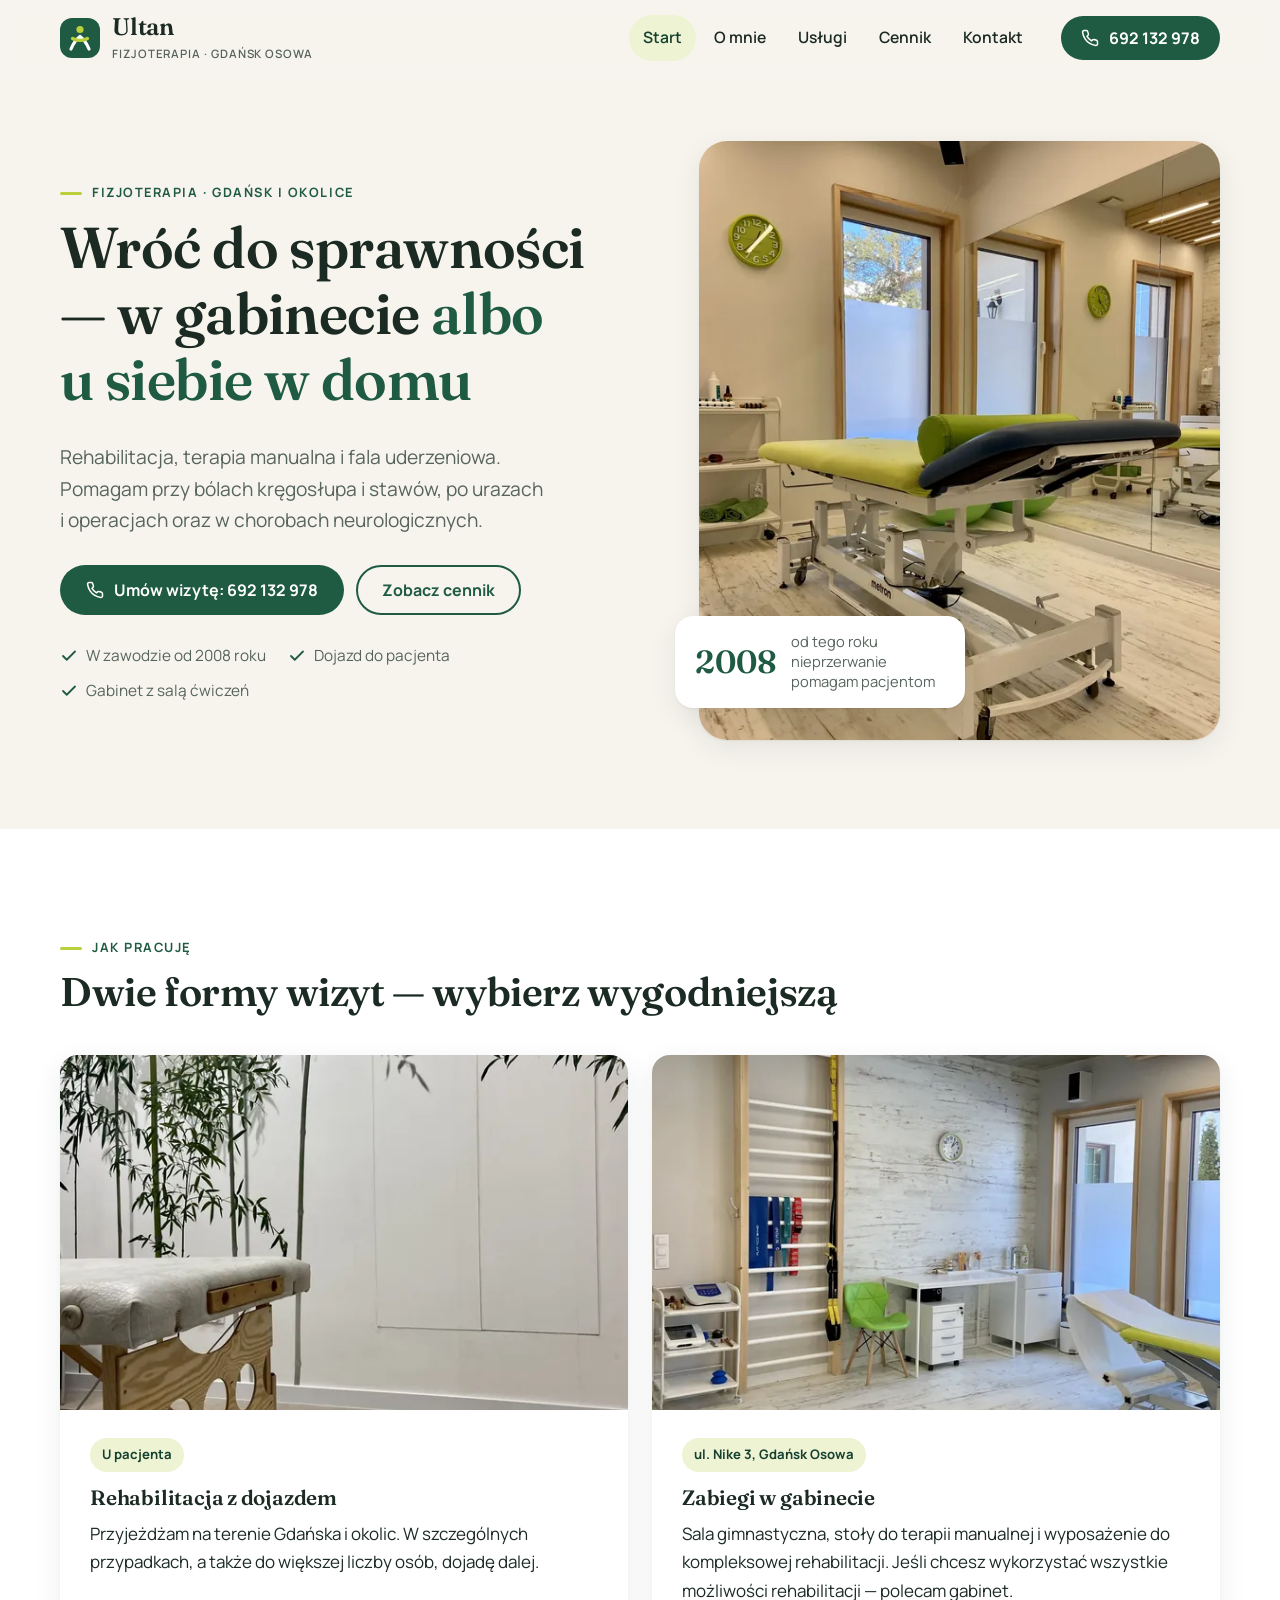
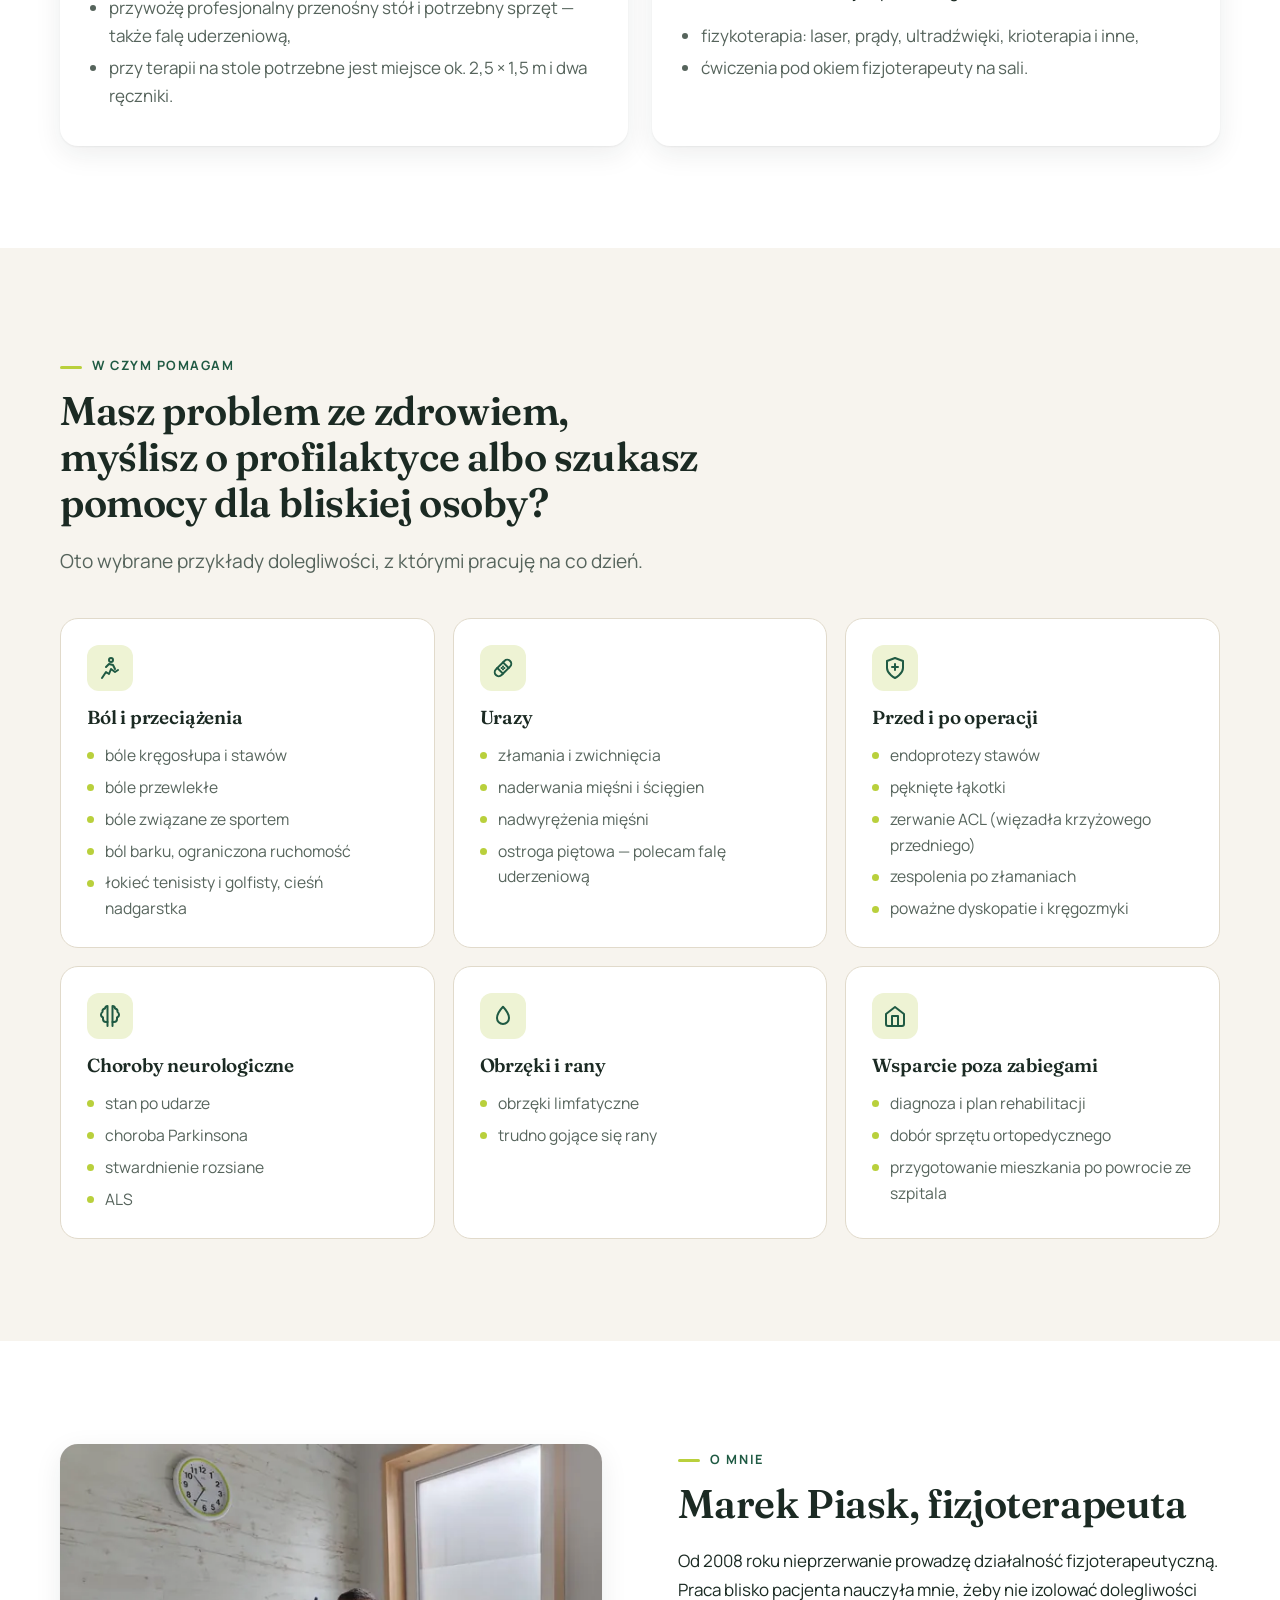
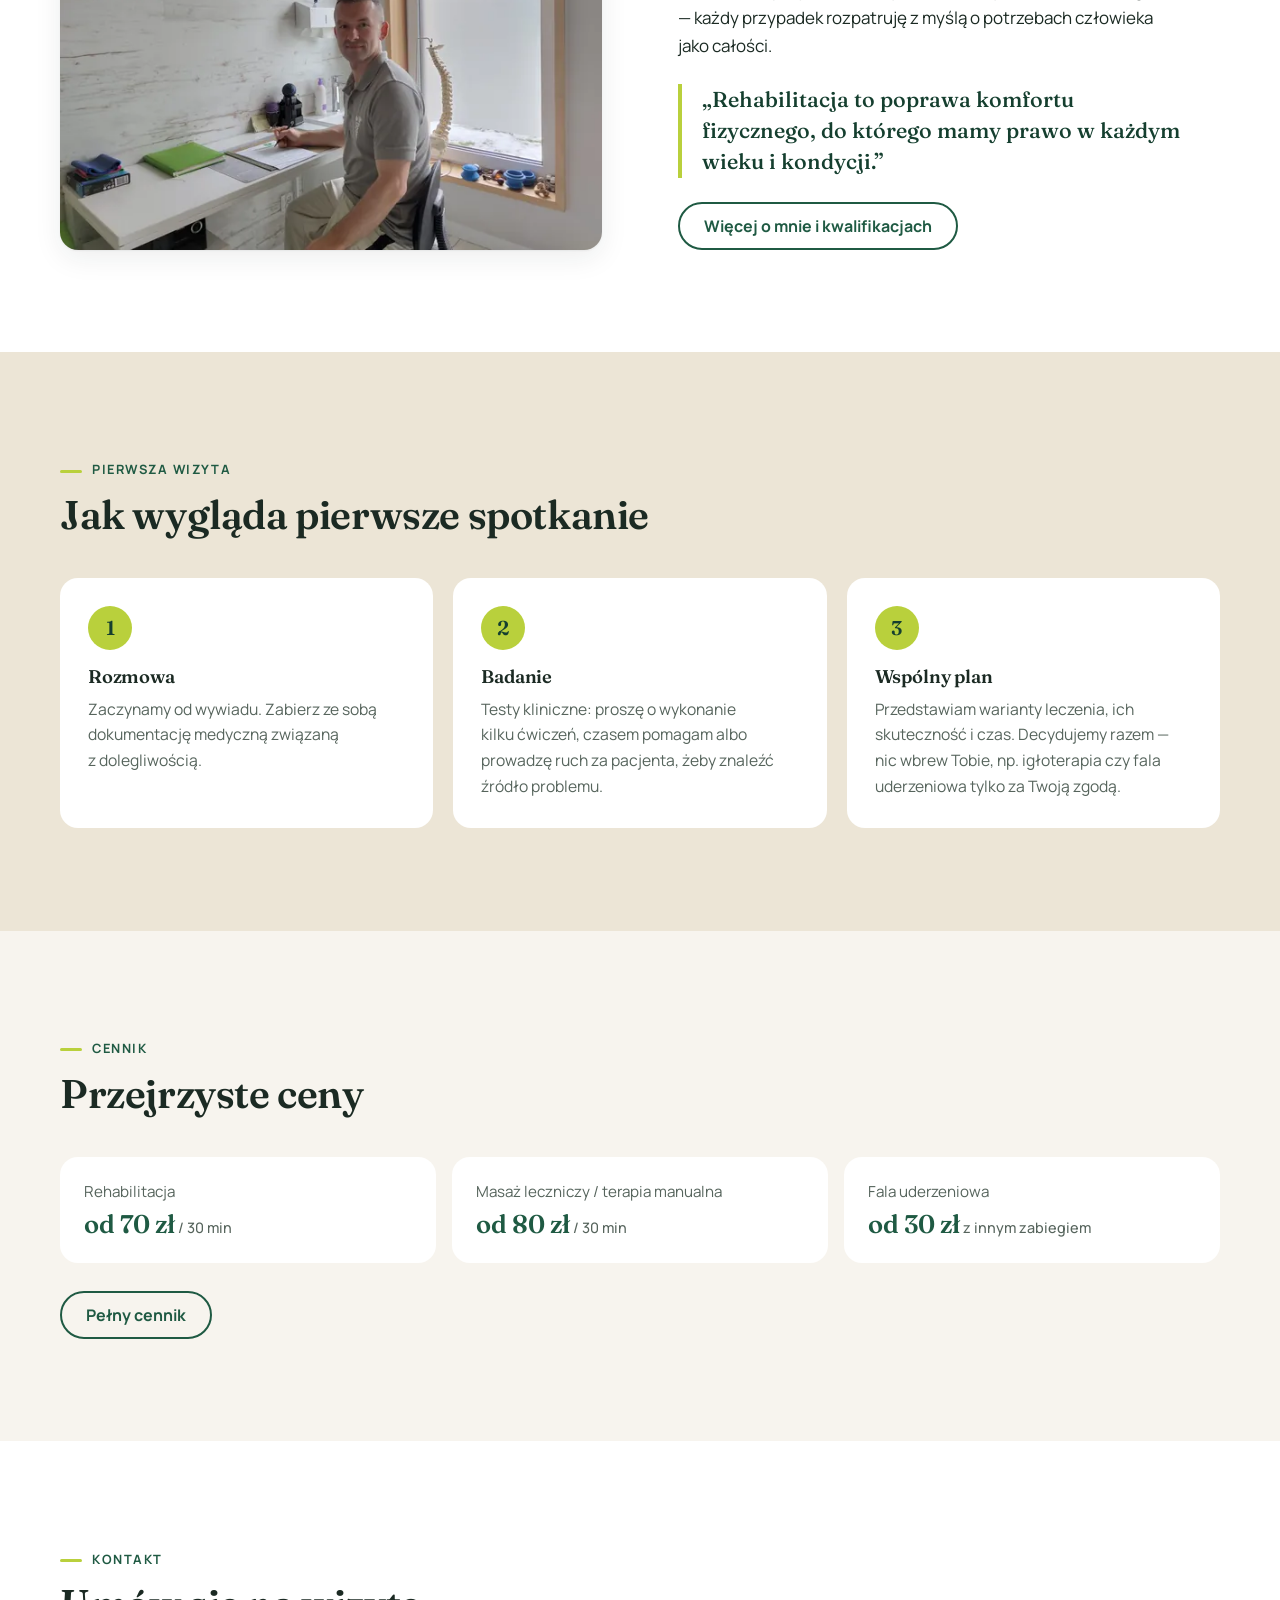
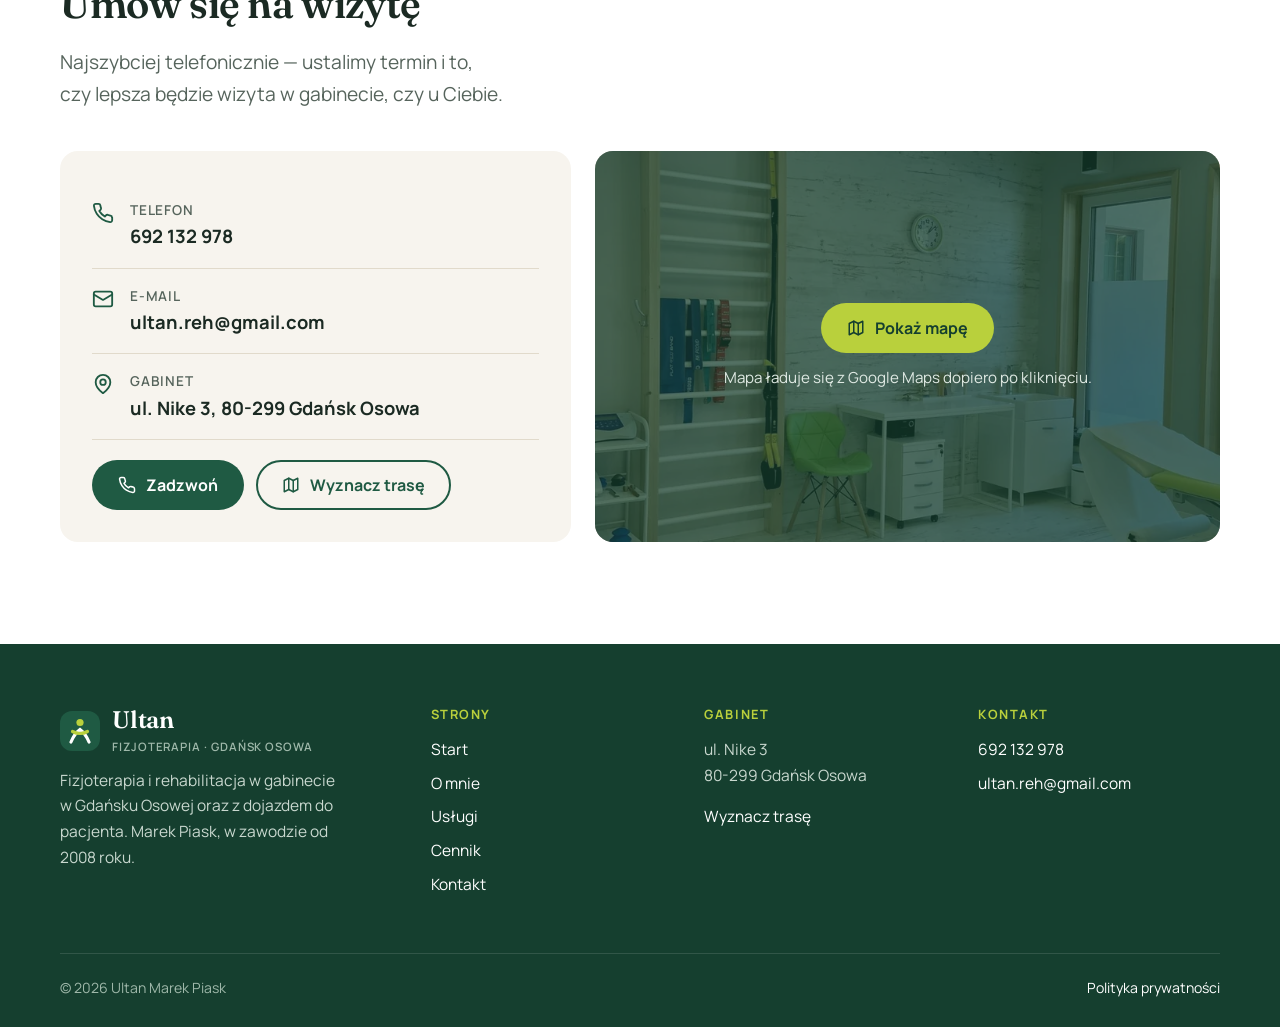
==== commit e97965eb: "Twarde spacje po jednoliterowych wyrazach, równomierne łamanie akapitów Szablon skleja w/z/u/i/o/a z" ====
--- a/index.html
+++ b/index.html
@@ -3,7 +3,7 @@
 <head>
 <meta charset="utf-8">
 <meta name="viewport" content="width=device-width, initial-scale=1">
-<title>Fizjoterapia i rehabilitacja Gdańsk Osowa — Ultan, Marek Piask</title>
+<title>Fizjoterapia i rehabilitacja Gdańsk Osowa — Ultan, Marek Piask</title>
 <meta name="description" content="Rehabilitacja w gabinecie w Gdańsku Osowej i z dojazdem do pacjenta. Terapia manualna, fala uderzeniowa, rehabilitacja po urazach, operacjach i w chorobach neurologicznych. Tel. 692 132 978.">
 <link rel="canonical" href="https://ultan.pl/">
 <meta property="og:type" content="website">
@@ -45,7 +45,7 @@
 <header class="site-header">
   <div class="wrap site-header__in">
     <a class="logo" href="./" aria-label="Ultan — strona główna"><svg class="logo__mark" viewBox="0 0 40 40" aria-hidden="true"><rect width="40" height="40" rx="12" fill="#1f5a43"/><circle cx="20" cy="11.5" r="3.6" fill="#b9d03c"/><path d="M11 31c2.5-6 5.5-10 9-12.5 3.5 2.5 6.5 6.5 9 12.5" fill="none" stroke="#fff" stroke-width="3.2" stroke-linecap="round"/><path d="M12.5 20.5c2.6 1.4 5.1 2 7.5 2s4.9-.6 7.5-2" fill="none" stroke="#b9d03c" stroke-width="3.2" stroke-linecap="round"/></svg><span><span class="logo__name">Ultan</span><span class="logo__sub">Fizjoterapia · Gdańsk Osowa</span></span></a>
-    <nav class="nav" id="menu" aria-label="Menu główne"><ul><li><a href="" aria-current="page">Start</a></li><li><a href="o-mnie/">O mnie</a></li><li><a href="uslugi/">Usługi</a></li><li><a href="cennik/">Cennik</a></li><li><a href="kontakt/">Kontakt</a></li></ul></nav>
+    <nav class="nav" id="menu" aria-label="Menu główne"><ul><li><a href="" aria-current="page">Start</a></li><li><a href="o-mnie/">O mnie</a></li><li><a href="uslugi/">Usługi</a></li><li><a href="cennik/">Cennik</a></li><li><a href="kontakt/">Kontakt</a></li></ul></nav>
     <a class="btn btn--primary header-call" href="tel:+48692132978"><svg viewBox="0 0 24 24" fill="none" stroke="currentColor" stroke-width="2" stroke-linecap="round" stroke-linejoin="round" aria-hidden="true"><path d="M22 16.9v3a2 2 0 0 1-2.2 2 19.8 19.8 0 0 1-8.6-3.1 19.5 19.5 0 0 1-6-6A19.8 19.8 0 0 1 2.1 4.2 2 2 0 0 1 4.1 2h3a2 2 0 0 1 2 1.7c.1.9.4 1.8.7 2.7a2 2 0 0 1-.5 2.1L8 9.8a16 16 0 0 0 6 6l1.3-1.3a2 2 0 0 1 2.1-.4c.9.3 1.8.6 2.7.7a2 2 0 0 1 1.7 2z"/></svg>692 132 978</a>
     <button class="menu-toggle" type="button" aria-controls="menu" aria-expanded="false" aria-label="Otwórz menu"><svg viewBox="0 0 24 24" fill="none" stroke="currentColor" stroke-width="2" stroke-linecap="round" aria-hidden="true"><path d="M3 6h18M3 12h18M3 18h18"/></svg></button>
   </div>
@@ -54,17 +54,17 @@
 <section class="hero">
   <div class="wrap hero__grid">
     <div>
-      <span class="eyebrow">Fizjoterapia · Gdańsk i okolice</span>
-      <h1>Wróć do sprawności — w gabinecie <em>albo u siebie w domu</em></h1>
-      <p class="lead">Rehabilitacja, terapia manualna i fala uderzeniowa. Pomagam przy bólach kręgosłupa i stawów, po urazach i operacjach oraz w chorobach neurologicznych.</p>
+      <span class="eyebrow">Fizjoterapia · Gdańsk i okolice</span>
+      <h1>Wróć do sprawności — w gabinecie <em>albo u siebie w domu</em></h1>
+      <p class="lead">Rehabilitacja, terapia manualna i fala uderzeniowa. Pomagam przy bólach kręgosłupa i stawów, po urazach i operacjach oraz w chorobach neurologicznych.</p>
       <div class="btn-row">
         <a class="btn btn--primary" href="tel:+48692132978"><svg viewBox="0 0 24 24" fill="none" stroke="currentColor" stroke-width="2" stroke-linecap="round" stroke-linejoin="round" aria-hidden="true"><path d="M22 16.9v3a2 2 0 0 1-2.2 2 19.8 19.8 0 0 1-8.6-3.1 19.5 19.5 0 0 1-6-6A19.8 19.8 0 0 1 2.1 4.2 2 2 0 0 1 4.1 2h3a2 2 0 0 1 2 1.7c.1.9.4 1.8.7 2.7a2 2 0 0 1-.5 2.1L8 9.8a16 16 0 0 0 6 6l1.3-1.3a2 2 0 0 1 2.1-.4c.9.3 1.8.6 2.7.7a2 2 0 0 1 1.7 2z"/></svg>Umów wizytę: 692 132 978</a>
         <a class="btn btn--ghost" href="cennik/">Zobacz cennik</a>
       </div>
       <ul class="facts">
-        <li><svg viewBox="0 0 24 24" fill="none" stroke="currentColor" stroke-width="2.4" stroke-linecap="round" stroke-linejoin="round" aria-hidden="true"><path d="M20 6 9 17l-5-5"/></svg>W zawodzie od 2008 roku</li>
+        <li><svg viewBox="0 0 24 24" fill="none" stroke="currentColor" stroke-width="2.4" stroke-linecap="round" stroke-linejoin="round" aria-hidden="true"><path d="M20 6 9 17l-5-5"/></svg>W zawodzie od 2008 roku</li>
         <li><svg viewBox="0 0 24 24" fill="none" stroke="currentColor" stroke-width="2.4" stroke-linecap="round" stroke-linejoin="round" aria-hidden="true"><path d="M20 6 9 17l-5-5"/></svg>Dojazd do pacjenta</li>
-        <li><svg viewBox="0 0 24 24" fill="none" stroke="currentColor" stroke-width="2.4" stroke-linecap="round" stroke-linejoin="round" aria-hidden="true"><path d="M20 6 9 17l-5-5"/></svg>Gabinet z salą ćwiczeń</li>
+        <li><svg viewBox="0 0 24 24" fill="none" stroke="currentColor" stroke-width="2.4" stroke-linecap="round" stroke-linejoin="round" aria-hidden="true"><path d="M20 6 9 17l-5-5"/></svg>Gabinet z salą ćwiczeń</li>
       </ul>
     </div>
     <div class="hero__media">
@@ -84,12 +84,12 @@
       <article class="visit">
         <img src="assets/img/stol-przenosny-1200.webp" srcset="assets/img/stol-przenosny-600.webp 600w, assets/img/stol-przenosny-1200.webp 1200w" sizes="(max-width: 800px) 100vw, 560px" width="1200" height="1600" alt="Przenośny stół do rehabilitacji" loading="lazy">
         <div class="visit__body">
-          <span class="visit__tag">U pacjenta</span>
-          <h3>Rehabilitacja z dojazdem</h3>
-          <p>Przyjeżdżam na terenie Gdańska i okolic. W szczególnych przypadkach, a także do większej liczby osób, dojadę dalej.</p>
+          <span class="visit__tag">U pacjenta</span>
+          <h3>Rehabilitacja z dojazdem</h3>
+          <p>Przyjeżdżam na terenie Gdańska i okolic. W szczególnych przypadkach, a także do większej liczby osób, dojadę dalej.</p>
           <ul>
-            <li>przywożę profesjonalny przenośny stół i potrzebny sprzęt — także falę uderzeniową,</li>
-            <li>przy terapii na stole potrzebne jest miejsce ok. 2,5 × 1,5 m i dwa ręczniki.</li>
+            <li>przywożę profesjonalny przenośny stół i potrzebny sprzęt — także falę uderzeniową,</li>
+            <li>przy terapii na stole potrzebne jest miejsce ok. 2,5 × 1,5 m i dwa ręczniki.</li>
           </ul>
         </div>
       </article>
@@ -97,10 +97,10 @@
         <img src="assets/img/gabinet-sala-1200.webp" srcset="assets/img/gabinet-sala-600.webp 600w, assets/img/gabinet-sala-1200.webp 1200w" sizes="(max-width: 800px) 100vw, 560px" width="1200" height="1600" alt="Sala ćwiczeń w gabinecie Ultan" loading="lazy">
         <div class="visit__body">
           <span class="visit__tag">ul. Nike 3, Gdańsk Osowa</span>
-          <h3>Zabiegi w gabinecie</h3>
-          <p>Sala gimnastyczna, stoły do terapii manualnej i wyposażenie do kompleksowej rehabilitacji. Jeśli chcesz wykorzystać wszystkie możliwości rehabilitacji — polecam gabinet.</p>
+          <h3>Zabiegi w gabinecie</h3>
+          <p>Sala gimnastyczna, stoły do terapii manualnej i wyposażenie do kompleksowej rehabilitacji. Jeśli chcesz wykorzystać wszystkie możliwości rehabilitacji — polecam gabinet.</p>
           <ul>
-            <li>fizykoterapia: laser, prądy, ultradźwięki, krioterapia i inne,</li>
+            <li>fizykoterapia: laser, prądy, ultradźwięki, krioterapia i inne,</li>
             <li>ćwiczenia pod okiem fizjoterapeuty na sali.</li>
           </ul>
         </div>
@@ -112,41 +112,41 @@
 <section class="section" id="pomoc">
   <div class="wrap">
     <div class="section__head">
-      <span class="eyebrow">W czym pomagam</span>
-      <h2>Masz problem ze zdrowiem, myślisz o profilaktyce albo szukasz pomocy dla bliskiej osoby?</h2>
-      <p class="lead">Oto wybrane przykłady dolegliwości, z którymi pracuję na co dzień.</p>
+      <span class="eyebrow">W czym pomagam</span>
+      <h2>Masz problem ze zdrowiem, myślisz o profilaktyce albo szukasz pomocy dla bliskiej osoby?</h2>
+      <p class="lead">Oto wybrane przykłady dolegliwości, z którymi pracuję na co dzień.</p>
     </div>
     <div class="cards">
       <div class="card">
         <div class="card__icon"><svg viewBox="0 0 24 24" fill="none" stroke="currentColor" stroke-width="2" stroke-linecap="round" stroke-linejoin="round" aria-hidden="true"><circle cx="13" cy="4" r="2"/><path d="m4 22 4-6 3 2 2-5 4 3 3-2"/><path d="m8 11 3-3 4 1 2 4"/></svg></div>
-        <h3>Ból i przeciążenia</h3>
-        <ul>
-          <li>bóle kręgosłupa i stawów</li>
+        <h3>Ból i przeciążenia</h3>
+        <ul>
+          <li>bóle kręgosłupa i stawów</li>
           <li>bóle przewlekłe</li>
           <li>bóle związane ze sportem</li>
           <li>ból barku, ograniczona ruchomość</li>
-          <li>łokieć tenisisty i golfisty, cieśń nadgarstka</li>
+          <li>łokieć tenisisty i golfisty, cieśń nadgarstka</li>
         </ul>
       </div>
       <div class="card">
         <div class="card__icon"><svg viewBox="0 0 24 24" fill="none" stroke="currentColor" stroke-width="2" stroke-linecap="round" stroke-linejoin="round" aria-hidden="true"><g transform="rotate(-45 12 12)"><rect x="2" y="8" width="20" height="8" rx="4"/><path d="M8 8v8M16 8v8"/><path d="M11 11h.01M13 13h.01M13 11h.01M11 13h.01"/></g></svg></div>
         <h3>Urazy</h3>
         <ul>
-          <li>złamania i zwichnięcia</li>
-          <li>naderwania mięśni i ścięgien</li>
+          <li>złamania i zwichnięcia</li>
+          <li>naderwania mięśni i ścięgien</li>
           <li>nadwyrężenia mięśni</li>
           <li>ostroga piętowa — polecam falę uderzeniową</li>
         </ul>
       </div>
       <div class="card">
         <div class="card__icon"><svg viewBox="0 0 24 24" fill="none" stroke="currentColor" stroke-width="2" stroke-linecap="round" stroke-linejoin="round" aria-hidden="true"><path d="M12 22s8-4 8-10V5l-8-3-8 3v7c0 6 8 10 8 10z"/><path d="M12 8v6M9 11h6"/></svg></div>
-        <h3>Przed i po operacji</h3>
+        <h3>Przed i po operacji</h3>
         <ul>
           <li>endoprotezy stawów</li>
           <li>pęknięte łąkotki</li>
           <li>zerwanie ACL (więzadła krzyżowego przedniego)</li>
           <li>zespolenia po złamaniach</li>
-          <li>poważne dyskopatie i kręgozmyki</li>
+          <li>poważne dyskopatie i kręgozmyki</li>
         </ul>
       </div>
       <div class="card">
@@ -161,7 +161,7 @@
       </div>
       <div class="card">
         <div class="card__icon"><svg viewBox="0 0 24 24" fill="none" stroke="currentColor" stroke-width="2" stroke-linecap="round" stroke-linejoin="round" aria-hidden="true"><path d="M12 2.7s6 6.3 6 11.3a6 6 0 0 1-12 0c0-5 6-11.3 6-11.3z"/></svg></div>
-        <h3>Obrzęki i rany</h3>
+        <h3>Obrzęki i rany</h3>
         <ul>
           <li>obrzęki limfatyczne</li>
           <li>trudno gojące się rany</li>
@@ -171,7 +171,7 @@
         <div class="card__icon"><svg viewBox="0 0 24 24" fill="none" stroke="currentColor" stroke-width="2" stroke-linecap="round" stroke-linejoin="round" aria-hidden="true"><path d="m3 10 9-7 9 7v10a2 2 0 0 1-2 2H5a2 2 0 0 1-2-2z"/><path d="M9 22V12h6v10"/></svg></div>
         <h3>Wsparcie poza zabiegami</h3>
         <ul>
-          <li>diagnoza i plan rehabilitacji</li>
+          <li>diagnoza i plan rehabilitacji</li>
           <li>dobór sprzętu ortopedycznego</li>
           <li>przygotowanie mieszkania po powrocie ze szpitala</li>
         </ul>
@@ -186,11 +186,11 @@
       <img src="assets/img/marek-piask-1200.webp" srcset="assets/img/marek-piask-600.webp 600w, assets/img/marek-piask-1200.webp 1200w" sizes="(max-width: 860px) 100vw, 540px" width="1200" height="900" alt="Marek Piask, fizjoterapeuta, w gabinecie Ultan" loading="lazy">
     </div>
     <div>
-      <span class="eyebrow">O mnie</span>
+      <span class="eyebrow">O mnie</span>
       <h2>Marek Piask, fizjoterapeuta</h2>
-      <p>Od 2008 roku nieprzerwanie prowadzę działalność fizjoterapeutyczną. Praca blisko pacjenta nauczyła mnie, żeby nie izolować dolegliwości — każdy przypadek rozpatruję z myślą o potrzebach człowieka jako całości.</p>
-      <p class="quote">„Rehabilitacja to poprawa komfortu fizycznego, do którego mamy prawo w każdym wieku i kondycji.”</p>
-      <a class="btn btn--ghost" href="o-mnie/">Więcej o mnie i kwalifikacjach</a>
+      <p>Od 2008 roku nieprzerwanie prowadzę działalność fizjoterapeutyczną. Praca blisko pacjenta nauczyła mnie, żeby nie izolować dolegliwości — każdy przypadek rozpatruję z myślą o potrzebach człowieka jako całości.</p>
+      <p class="quote">„Rehabilitacja to poprawa komfortu fizycznego, do którego mamy prawo w każdym wieku i kondycji.”</p>
+      <a class="btn btn--ghost" href="o-mnie/">Więcej o mnie i kwalifikacjach</a>
     </div>
   </div>
 </section>
@@ -202,9 +202,9 @@
       <h2>Jak wygląda pierwsze spotkanie</h2>
     </div>
     <ol class="steps">
-      <li><h3>Rozmowa</h3><p>Zaczynamy od wywiadu. Zabierz ze sobą dokumentację medyczną związaną z dolegliwością.</p></li>
-      <li><h3>Badanie</h3><p>Testy kliniczne: proszę o wykonanie kilku ćwiczeń, czasem pomagam albo prowadzę ruch za pacjenta, żeby znaleźć źródło problemu.</p></li>
-      <li><h3>Wspólny plan</h3><p>Przedstawiam warianty leczenia, ich skuteczność i czas. Decydujemy razem — nic wbrew Tobie, np. igłoterapia czy fala uderzeniowa tylko za Twoją zgodą.</p></li>
+      <li><h3>Rozmowa</h3><p>Zaczynamy od wywiadu. Zabierz ze sobą dokumentację medyczną związaną z dolegliwością.</p></li>
+      <li><h3>Badanie</h3><p>Testy kliniczne: proszę o wykonanie kilku ćwiczeń, czasem pomagam albo prowadzę ruch za pacjenta, żeby znaleźć źródło problemu.</p></li>
+      <li><h3>Wspólny plan</h3><p>Przedstawiam warianty leczenia, ich skuteczność i czas. Decydujemy razem — nic wbrew Tobie, np. igłoterapia czy fala uderzeniowa tylko za Twoją zgodą.</p></li>
     </ol>
   </div>
 </section>
@@ -218,7 +218,7 @@
     <div class="mini-prices">
       <div><span>Rehabilitacja</span><strong>od 70 zł</strong> <small>/ 30 min</small></div>
       <div><span>Masaż leczniczy / terapia manualna</span><strong>od 80 zł</strong> <small>/ 30 min</small></div>
-      <div><span>Fala uderzeniowa</span><strong>od 30 zł</strong> <small>z innym zabiegiem</small></div>
+      <div><span>Fala uderzeniowa</span><strong>od 30 zł</strong> <small>z innym zabiegiem</small></div>
     </div>
     <a class="btn btn--ghost" href="cennik/">Pełny cennik</a>
   </div>
@@ -229,7 +229,7 @@
     <div class="section__head">
       <span class="eyebrow">Kontakt</span>
       <h2>Umów się na wizytę</h2>
-      <p class="lead">Najszybciej telefonicznie — ustalimy termin i to, czy lepsza będzie wizyta w gabinecie, czy u Ciebie.</p>
+      <p class="lead">Najszybciej telefonicznie — ustalimy termin i to, czy lepsza będzie wizyta w gabinecie, czy u Ciebie.</p>
     </div>
     <div class="contact">
       <div class="contact__box" style="background:var(--paper)">
@@ -245,7 +245,7 @@
         <div class="map__consent">
           <div>
             <button class="btn btn--lime" type="button"><svg viewBox="0 0 24 24" fill="none" stroke="currentColor" stroke-width="2" stroke-linecap="round" stroke-linejoin="round" aria-hidden="true"><path d="m3 6 6-3 6 3 6-3v15l-6 3-6-3-6 3z"/><path d="M9 3v15M15 6v15"/></svg>Pokaż mapę</button>
-            <p>Mapa ładuje się z Google Maps dopiero po kliknięciu.</p>
+            <p>Mapa ładuje się z Google Maps dopiero po kliknięciu.</p>
           </div>
         </div>
       </div>
@@ -258,11 +258,11 @@
     <div class="footer-grid">
       <div>
         <a class="logo" href="./" aria-label="Ultan — strona główna"><svg class="logo__mark" viewBox="0 0 40 40" aria-hidden="true"><rect width="40" height="40" rx="12" fill="#1f5a43"/><circle cx="20" cy="11.5" r="3.6" fill="#b9d03c"/><path d="M11 31c2.5-6 5.5-10 9-12.5 3.5 2.5 6.5 6.5 9 12.5" fill="none" stroke="#fff" stroke-width="3.2" stroke-linecap="round"/><path d="M12.5 20.5c2.6 1.4 5.1 2 7.5 2s4.9-.6 7.5-2" fill="none" stroke="#b9d03c" stroke-width="3.2" stroke-linecap="round"/></svg><span><span class="logo__name">Ultan</span><span class="logo__sub">Fizjoterapia · Gdańsk Osowa</span></span></a>
-        <p>Fizjoterapia i rehabilitacja w gabinecie w Gdańsku Osowej oraz z dojazdem do pacjenta. Marek Piask, w zawodzie od 2008 roku.</p>
+        <p>Fizjoterapia i rehabilitacja w gabinecie w Gdańsku Osowej oraz z dojazdem do pacjenta. Marek Piask, w zawodzie od 2008 roku.</p>
       </div>
       <div>
         <h2>Strony</h2>
-        <ul><li><a href="">Start</a></li><li><a href="o-mnie/">O mnie</a></li><li><a href="uslugi/">Usługi</a></li><li><a href="cennik/">Cennik</a></li><li><a href="kontakt/">Kontakt</a></li></ul>
+        <ul><li><a href="">Start</a></li><li><a href="o-mnie/">O mnie</a></li><li><a href="uslugi/">Usługi</a></li><li><a href="cennik/">Cennik</a></li><li><a href="kontakt/">Kontakt</a></li></ul>
       </div>
       <div>
         <h2>Gabinet</h2>
--- a/assets/css/styl.css
+++ b/assets/css/styl.css
@@ -48,7 +48,8 @@
 h1 { font-size: clamp(2.1rem, 4.6vw, 3.6rem); }
 h2 { font-size: clamp(1.7rem, 3.2vw, 2.5rem); }
 h3 { font-size: 1.3rem; }
-p { margin: 0 0 1em; }
+p { margin: 0 0 1em; text-wrap: pretty; }
+h1, h2, h3, .lead { text-wrap: balance; }
 .lead { font-size: 1.2rem; color: var(--muted); max-width: 40em; }
 .eyebrow {
   display: inline-block; font: 700 .8rem/1 var(--sans); letter-spacing: .12em; text-transform: uppercase;
